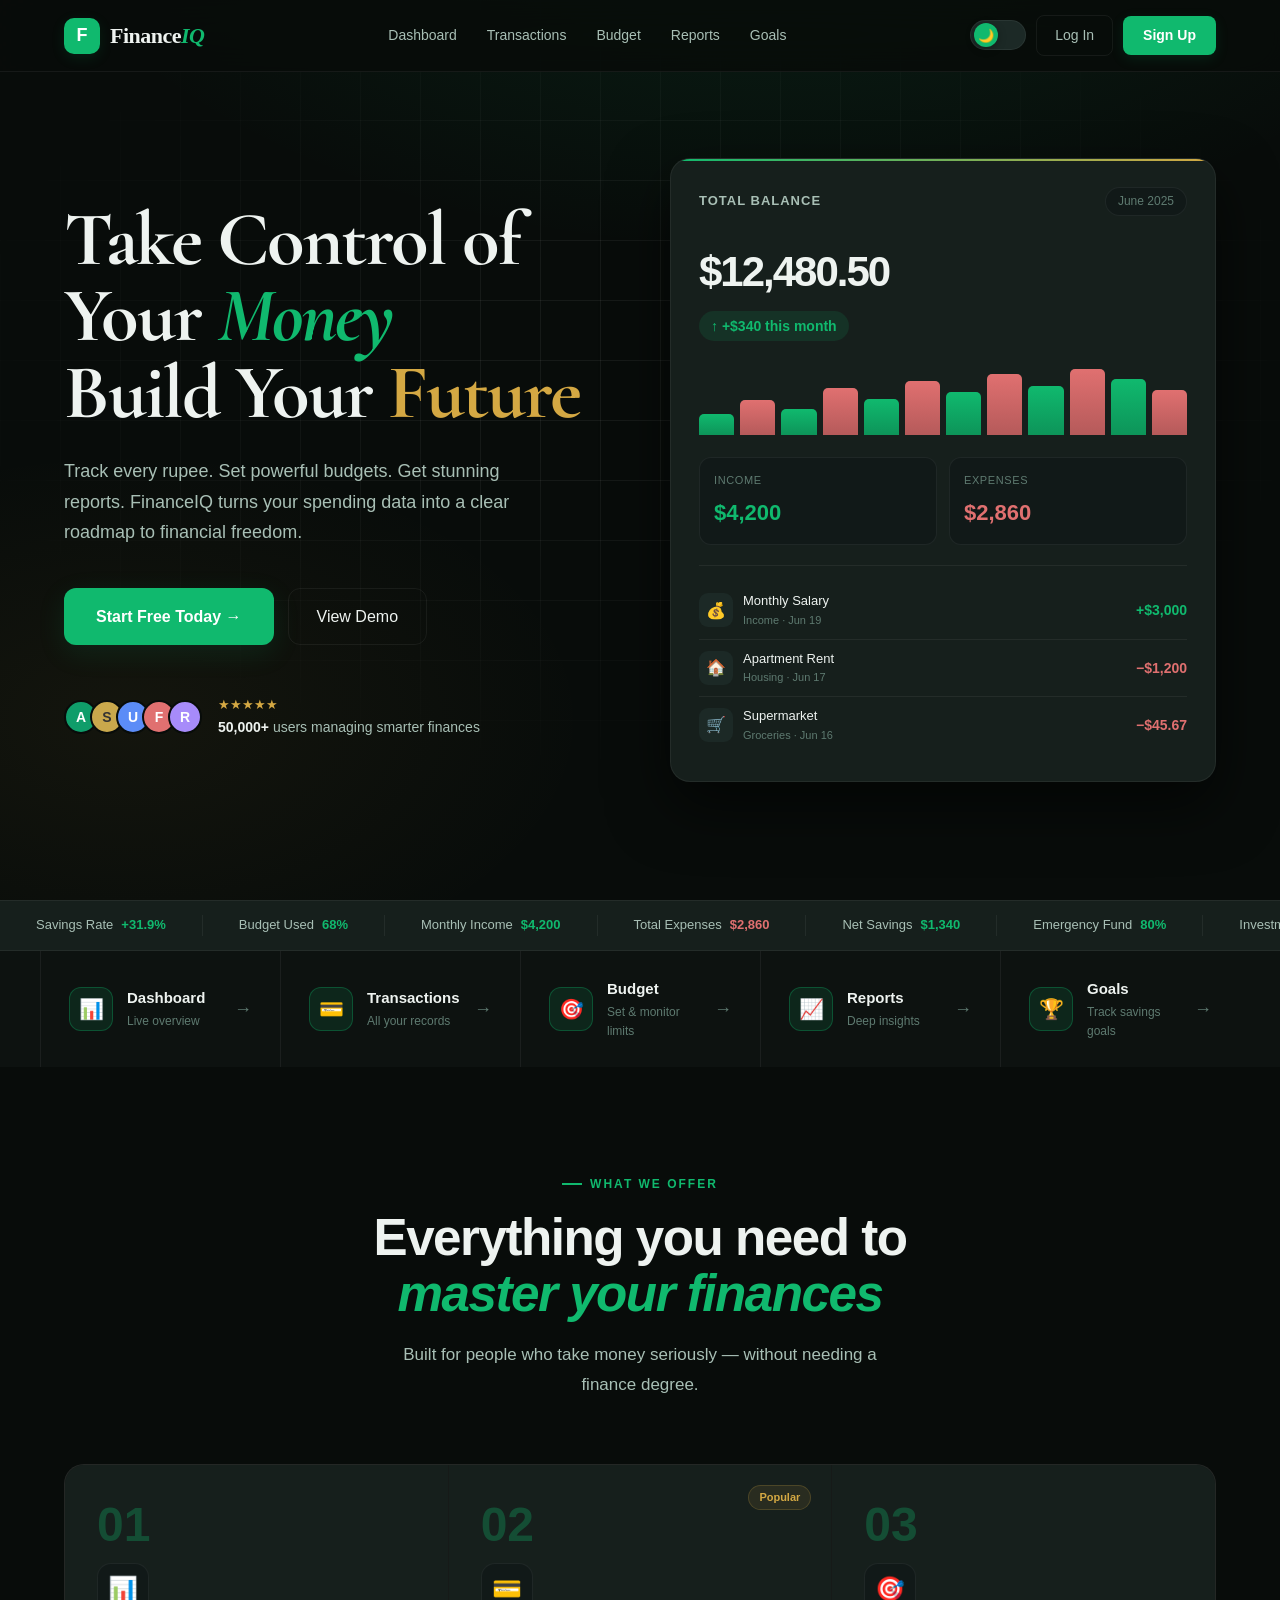
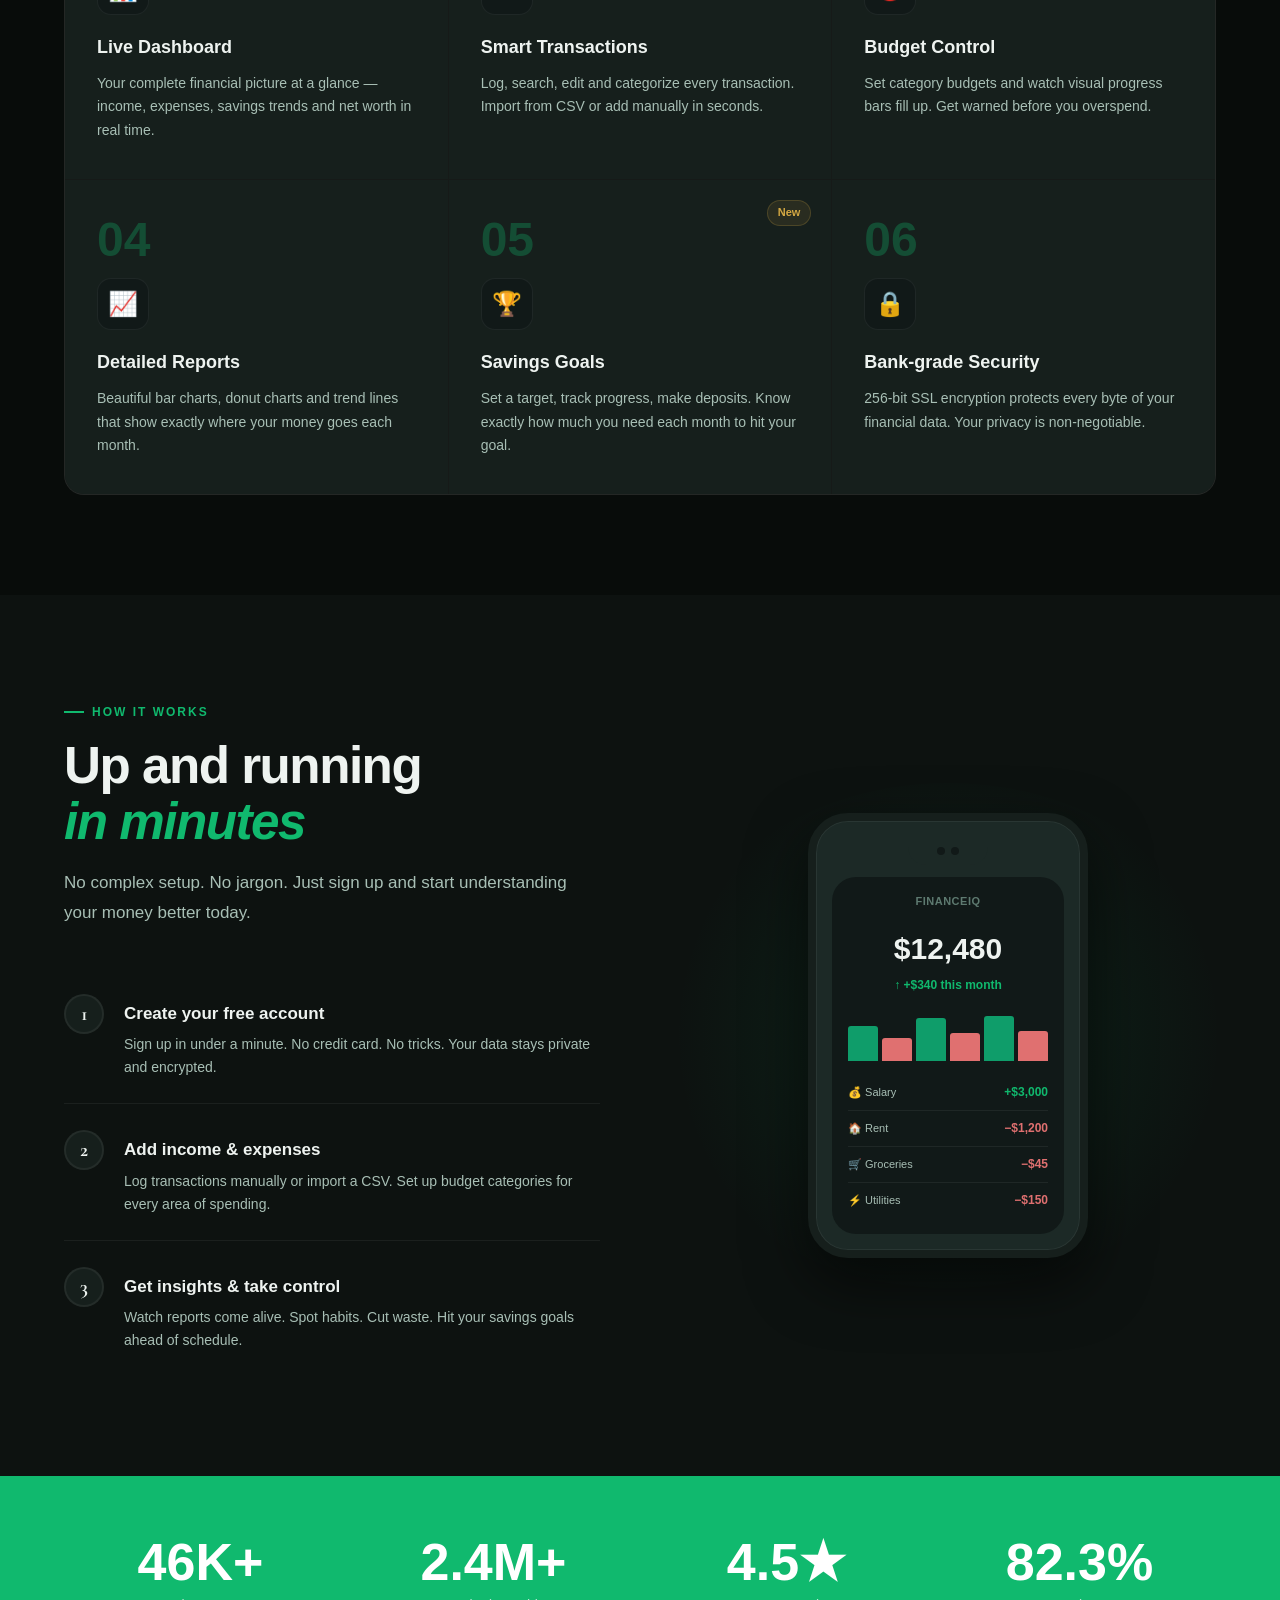
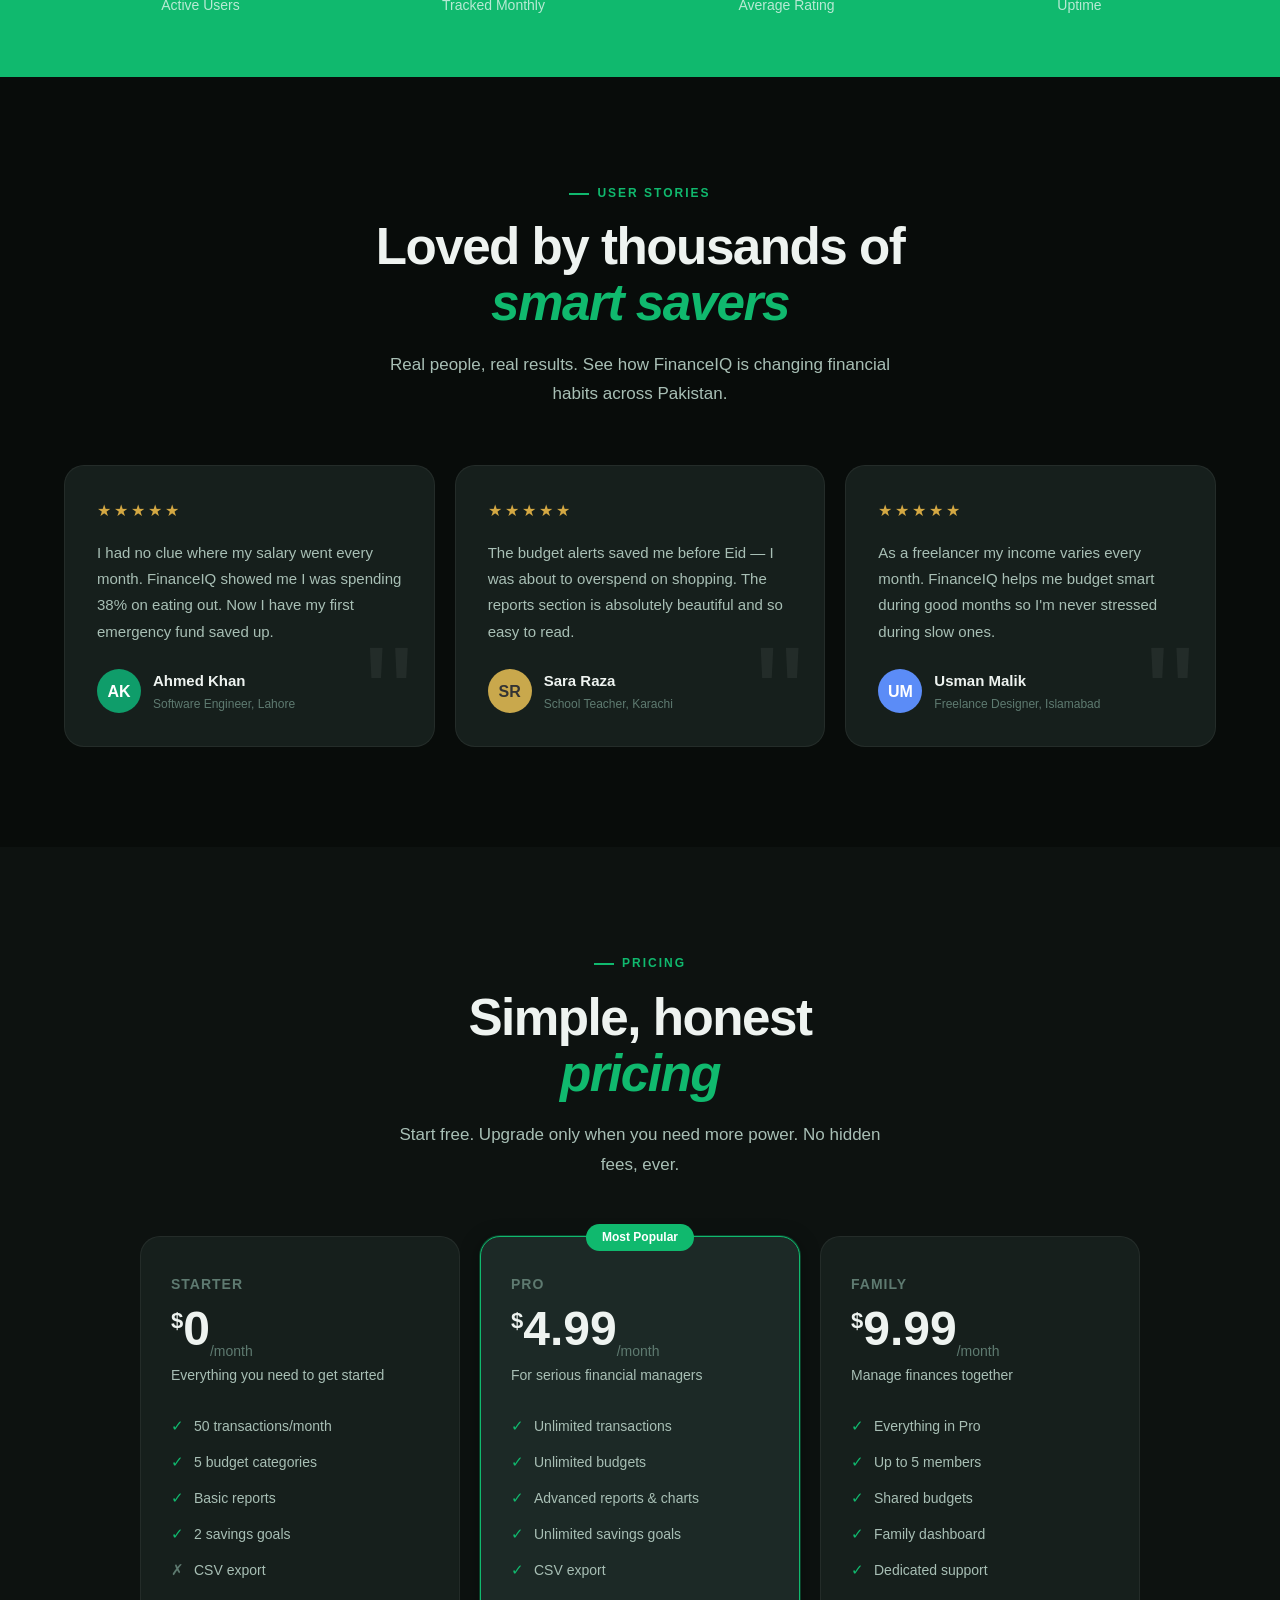
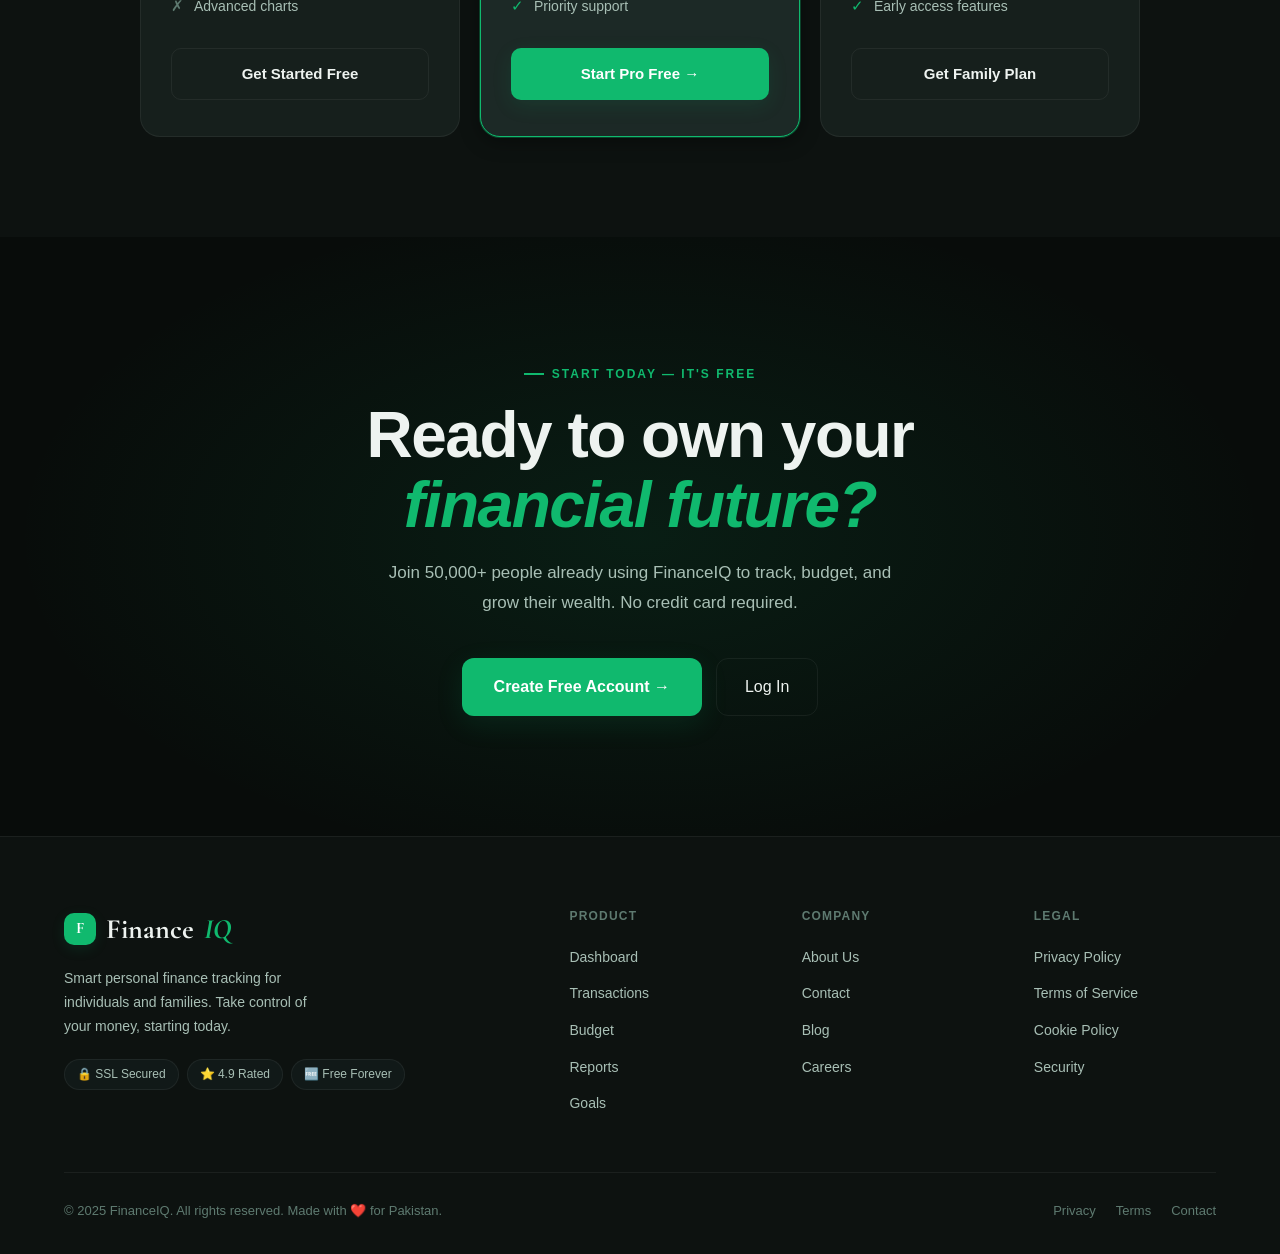
==== index.html @ a9368490 "Initial commit" ====
<!DOCTYPE html>
<html lang="en" data-theme="dark">
<head>
<meta charset="UTF-8"/>
<meta name="viewport" content="width=device-width, initial-scale=1.0"/>
<title>FinanceIQ — Master Your Money</title>
<link rel="preconnect" href="https://fonts.googleapis.com"/>
<link rel="preconnect" href="https://fonts.gstatic.com" crossorigin/>
<link href="https://fonts.googleapis.com/css2?family=Cormorant+Garamond:ital,wght@0,400;0,600;0,700;1,400;1,600&family=Cabinet+Grotesk:wght@300;400;500;700;800&display=swap" rel="stylesheet"/>
<style>
:root { --transition-theme: background 0.4s ease, color 0.4s ease, border-color 0.4s ease; }

[data-theme="dark"] {
  --bg:#080c0a; --bg2:#0d1210; --bg3:#111918; --surface:#161f1c; --surface2:#1c2926;
  --border:rgba(255,255,255,0.06); --border2:rgba(16,185,110,0.3);
  --text:#eef3f0; --text2:#a8bfb5; --muted:#5e7a70;
  --green:#10b96e; --green2:#0d9459; --green-glow:rgba(16,185,110,0.12);
  --gold:#d4a843; --gold-dim:rgba(212,168,67,0.1);
  --shadow:0 24px 60px rgba(0,0,0,0.6); --shadow-sm:0 4px 20px rgba(0,0,0,0.4);
  --nav-bg:rgba(8,12,10,0.88);
}
[data-theme="light"] {
  --bg:#f5f7f5; --bg2:#eef1ee; --bg3:#e6ebe6; --surface:#ffffff; --surface2:#f0f4f1;
  --border:rgba(0,0,0,0.08); --border2:rgba(16,140,80,0.3);
  --text:#0f1a14; --text2:#3a5045; --muted:#7a9a88;
  --green:#0d8c55; --green2:#0a7044; --green-glow:rgba(13,140,85,0.1);
  --gold:#b8882a; --gold-dim:rgba(184,136,42,0.1);
  --shadow:0 24px 60px rgba(0,0,0,0.1); --shadow-sm:0 4px 20px rgba(0,0,0,0.07);
  --nav-bg:rgba(245,247,245,0.92);
}

*,*::before,*::after{box-sizing:border-box;margin:0;padding:0;}
html{scroll-behavior:smooth;}
body{font-family:'Poppins', sans-serif;background:var(--bg);color:var(--text);overflow-x:hidden;transition:var(--transition-theme);line-height:1.6;}
::-webkit-scrollbar{width:5px;}::-webkit-scrollbar-track{background:var(--bg);}::-webkit-scrollbar-thumb{background:var(--surface2);border-radius:99px;}


.navbar{position:fixed;top:0;left:0;right:0;z-index:1000;display:flex;align-items:center;justify-content:space-between;padding:0 5%;height:72px;background:var(--nav-bg);backdrop-filter:blur(20px) saturate(1.5);border-bottom:1px solid var(--border);transition:var(--transition-theme),height 0.3s;}
.navbar.scrolled{height:62px;}
.nav-brand{display:flex;align-items:center;gap:10px;text-decoration:none;}
.nav-brand-mark{width:36px;height:36px;border-radius:10px;background:var(--green);display:grid;place-items:center;font-size:18px;color:#fff;font-weight:800;box-shadow:0 4px 14px var(--green-glow);}
.nav-brand-name{font-family: Georgia,serif;font-size:22px;font-weight:700;color:var(--text);letter-spacing:-0.5px;}
.nav-brand-name em{font-style:italic;color:var(--green);}
.nav-links{display:flex;align-items:center;gap:2px;list-style:none;}
.nav-links a{display:block;padding:7px 14px;border-radius:8px;color:var(--text2);text-decoration:none;font-size:14px;font-weight:500;transition:all 0.2s;}
.nav-links a:hover{color:var(--text);background:var(--surface2);}
.nav-actions{display:flex;align-items:center;gap:10px;}

.theme-toggle{width:56px;height:30px;border-radius:99px;background:var(--surface2);border:1px solid var(--border);cursor:pointer;position:relative;display:flex;align-items:center;padding:3px;flex-shrink:0;transition:background 0.3s;}
.toggle-knob{width:24px;height:24px;border-radius:50%;background:var(--green);display:grid;place-items:center;font-size:13px;transition:transform 0.35s cubic-bezier(.34,1.56,.64,1);transform:translateX(0);box-shadow:0 2px 8px rgba(0,0,0,0.3);}
[data-theme="light"] .toggle-knob{transform:translateX(26px);}
.toggle-knob::after{content:'🌙';}
[data-theme="light"] .toggle-knob::after{content:'☀️';}

.btn-ghost{padding:8px 18px;border-radius:8px;border:1px solid var(--border);background:transparent;color:var(--text2);font-family:'Cabinet Grotesk',sans-serif;font-size:14px;font-weight:500;cursor:pointer;text-decoration:none;transition:all 0.2s;}
.btn-ghost:hover{border-color:var(--border2);color:var(--text);background:var(--green-glow);}
.btn-solid{padding:8px 20px;border-radius:8px;border:none;background:var(--green);color:#fff;font-family:'Cabinet Grotesk',sans-serif;font-size:14px;font-weight:700;cursor:pointer;text-decoration:none;transition:all 0.2s;box-shadow:0 4px 14px var(--green-glow);}
.btn-solid:hover{background:var(--green2);transform:translateY(-1px);}
.hamburger{display:none;flex-direction:column;gap:5px;cursor:pointer;padding:6px;}
.hamburger span{width:22px;height:2px;background:var(--text);border-radius:2px;transition:all 0.3s;}


.mobile-nav{display:none;position:fixed;inset:0;z-index:999;background:var(--bg);padding:90px 5% 40px;flex-direction:column;gap:8px;}
.mobile-nav.open{display:flex;}
.mobile-nav a{display:block;padding:14px 16px;border-radius:10px;color:var(--text);text-decoration:none;font-size:17px;font-weight:600;border:1px solid var(--border);transition:all 0.2s;}
.mobile-nav a:hover{background:var(--surface);border-color:var(--border2);color:var(--green);}


.hero{min-height:100vh;display:flex;align-items:center;padding:100px 5% 60px;position:relative;overflow:hidden;}
.hero-bg{position:absolute;inset:0;z-index:0;background:radial-gradient(ellipse 100% 80% at 60% -20%,rgba(16,185,110,0.14) 0%,transparent 60%),radial-gradient(ellipse 60% 50% at 10% 80%,rgba(212,168,67,0.06) 0%,transparent 60%),var(--bg);}
[data-theme="light"] .hero-bg{background:radial-gradient(ellipse 100% 80% at 60% -20%,rgba(13,140,85,0.1) 0%,transparent 60%),radial-gradient(ellipse 60% 50% at 10% 80%,rgba(212,168,67,0.07) 0%,transparent 60%),var(--bg);}
.hero-grid{position:absolute;inset:0;z-index:0;background-image:linear-gradient(var(--border) 1px,transparent 1px),linear-gradient(90deg,var(--border) 1px,transparent 1px);background-size:60px 60px;mask-image:radial-gradient(ellipse 70% 60% at 50% 40%,black 20%,transparent 80%);}
.hero-inner{position:relative;z-index:1;display:grid;grid-template-columns:1fr 1fr;gap:60px;align-items:center;max-width:1200px;margin:0 auto;width:100%;}

.hero-badge{display:inline-flex;align-items:center;gap:8px;padding:5px 14px 5px 6px;border-radius:99px;background:var(--green-glow);border:1px solid var(--border2);font-size:13px;font-weight:500;color:var(--green);margin-bottom:28px;animation:fadeUp 0.7s ease both;}
.hero-badge-dot{width:24px;height:24px;border-radius:50%;background:var(--green);color:#fff;display:grid;place-items:center;font-size:13px;}

.hero-h1{font-family:'Cormorant Garamond',Georgia,serif;font-size:clamp(52px,6vw,82px);font-weight:700;line-height:1.0;letter-spacing:-2px;color:var(--text);margin-bottom:24px;animation:fadeUp 0.7s 0.1s ease both;}
.hero-h1 .green{color:var(--green);font-style:italic;}
.hero-h1 .gold{color:var(--gold);}

.hero-desc{font-size:18px;color:var(--text2);line-height:1.7;max-width:480px;margin-bottom:40px;font-weight:400;animation:fadeUp 0.7s 0.2s ease both;}
.hero-cta{display:flex;gap:14px;flex-wrap:wrap;margin-bottom:50px;animation:fadeUp 0.7s 0.3s ease both;}

.btn-hero-p{padding:15px 32px;border-radius:12px;border:none;background:var(--green);color:#fff;font-family:'Cabinet Grotesk',sans-serif;font-size:16px;font-weight:700;cursor:pointer;text-decoration:none;display:inline-flex;align-items:center;gap:8px;transition:all 0.25s;box-shadow:0 8px 28px var(--green-glow);}
.btn-hero-p:hover{background:var(--green2);transform:translateY(-2px);box-shadow:0 14px 36px var(--green-glow);}
.btn-hero-s{padding:15px 28px;border-radius:12px;border:1px solid var(--border);background:transparent;color:var(--text);font-family:'Cabinet Grotesk',sans-serif;font-size:16px;font-weight:500;cursor:pointer;text-decoration:none;display:inline-flex;align-items:center;gap:8px;transition:all 0.25s;}
.btn-hero-s:hover{border-color:var(--border2);background:var(--green-glow);}

.hero-proof{display:flex;align-items:center;gap:16px;animation:fadeUp 0.7s 0.4s ease both;}
.hero-avatars{display:flex;}
.hero-avatars span{width:34px;height:34px;border-radius:50%;border:2px solid var(--bg);margin-left:-8px;display:grid;place-items:center;font-size:14px;font-weight:700;color:#fff;}
.hero-avatars span:first-child{margin-left:0;}
.proof-text{font-size:14px;color:var(--text2);}
.proof-text strong{color:var(--text);}
.proof-stars{color:var(--gold);font-size:13px;}


.hero-visual{position:relative;animation:fadeUp 0.8s 0.3s ease both;}
.hero-card-main{background:var(--surface);border:1px solid var(--border);border-radius:20px;padding:28px;box-shadow:var(--shadow);position:relative;overflow:hidden;}
.hero-card-main::before{content:'';position:absolute;top:0;left:0;right:0;height:2px;background:linear-gradient(90deg,var(--green),var(--gold),var(--green));background-size:200% 100%;animation:shimmer 3s linear infinite;}
@keyframes shimmer{0%{background-position:200% 0}100%{background-position:-200% 0}}

.hc-top{display:flex;justify-content:space-between;align-items:center;margin-bottom:22px;}
.hc-title{font-size:13px;font-weight:700;color:var(--text2);text-transform:uppercase;letter-spacing:1px;}
.hc-period{font-size:12px;color:var(--muted);background:var(--bg3);padding:4px 12px;border-radius:99px;border:1px solid var(--border);}
.hc-balance{font-family:'Poppins', sans-serif;font-size:42px;font-weight:700;color:var(--text);letter-spacing:-2px;margin-bottom:6px;}
.hc-change{display:inline-flex;align-items:center;gap:6px;font-size:14px;font-weight:700;color:var(--green);background:var(--green-glow);padding:4px 12px;border-radius:99px;margin-bottom:24px;}
.hc-bars{display:flex;align-items:flex-end;gap:6px;height:70px;margin-bottom:22px;}
.hc-bar{flex:1;border-radius:5px 5px 0 0;cursor:pointer;transition:opacity 0.2s;}
.hc-bar:hover{opacity:0.75;}
.hc-bar-inc{background:linear-gradient(to top,var(--green2),var(--green));}
.hc-bar-exp{background:linear-gradient(to top,#b55a5a,#e07070);}
.hc-row{display:grid;grid-template-columns:1fr 1fr;gap:12px;margin-bottom:20px;}
.hc-mini{background:var(--bg3);border-radius:12px;padding:14px;border:1px solid var(--border);}
.hc-mini-lbl{font-size:11px;color:var(--muted);text-transform:uppercase;letter-spacing:0.6px;margin-bottom:5px;}
.hc-mini-val{font-family:'Poppins', sans-serif;font-size:22px;font-weight:700;}
.hc-txs{border-top:1px solid var(--border);padding-top:16px;}
.hc-tx{display:flex;align-items:center;justify-content:space-between;padding:9px 0;border-bottom:1px solid var(--border);}
.hc-tx:last-child{border-bottom:none;}
.hc-tx-left{display:flex;align-items:center;gap:10px;}
.hc-tx-icon{width:34px;height:34px;border-radius:9px;background:var(--surface2);display:grid;place-items:center;font-size:16px;}
.hc-tx-name{font-size:13px;font-weight:500;color:var(--text);}
.hc-tx-cat{font-size:11px;color:var(--muted);}
.hc-tx-amt{font-size:14px;font-weight:700;}


.float-card{position:absolute;background:var(--surface);border:1px solid var(--border);border-radius:14px;padding:14px 16px;box-shadow:var(--shadow-sm);animation:float 4s ease-in-out infinite;}
@keyframes float{0%,100%{transform:translateY(0)}50%{transform:translateY(-8px)}}
.float-card-1{top:-20px;right:-20px;min-width:140px;animation-delay:0s;}
.float-card-2{bottom:40px;left:-30px;min-width:150px;animation-delay:1.5s;}
.fc-lbl{font-size:11px;color:var(--muted);margin-bottom:4px;}
.fc-val{font-size:18px;font-weight:800;color:var(--green);}
.fc-sub{font-size:11px;color:var(--text2);margin-top:2px;}


.ticker{background:var(--surface);border-top:1px solid var(--border);border-bottom:1px solid var(--border);padding:14px 0;overflow:hidden;}
.ticker-inner{display:flex;gap:0;animation:ticker 28s linear infinite;width:max-content;}
@keyframes ticker{0%{transform:translateX(0)}100%{transform:translateX(-50%)}}
.ticker-item{display:flex;align-items:center;gap:8px;padding:0 36px;white-space:nowrap;font-size:13px;font-weight:500;color:var(--text2);border-right:1px solid var(--border);}
.ticker-item .ti-val{font-weight:700;}
.ticker-item .ti-up{color:var(--green);}
.ticker-item .ti-dn{color:#e07070;}


.quick-nav{background:var(--bg2);}
.quick-nav-inner{display:flex;max-width:1200px;margin:0 auto;border-left:1px solid var(--border);}
.qn-item{flex:1;display:flex;align-items:center;gap:14px;padding:26px 28px;text-decoration:none;color:var(--text);border-right:1px solid var(--border);transition:all 0.25s;position:relative;overflow:hidden;}
.qn-item::after{content:'';position:absolute;bottom:0;left:0;right:0;height:2px;background:var(--green);transform:scaleX(0);transition:transform 0.3s;}
.qn-item:hover::after{transform:scaleX(1);}
.qn-item:hover{background:var(--surface);}
.qn-icon{width:44px;height:44px;border-radius:12px;background:var(--green-glow);border:1px solid var(--border2);display:grid;place-items:center;font-size:20px;flex-shrink:0;}
.qn-label{font-size:15px;font-weight:700;margin-bottom:2px;}
.qn-desc{font-size:12px;color:var(--muted);}
.qn-arrow{margin-left:auto;color:var(--muted);font-size:18px;transition:transform 0.2s;}
.qn-item:hover .qn-arrow{transform:translateX(4px);color:var(--green);}


section{padding:100px 5%;}
.container{max-width:1200px;margin:0 auto;}
.sec-eyebrow{display:inline-flex;align-items:center;gap:8px;font-size:12px;font-weight:700;text-transform:uppercase;letter-spacing:2px;color:var(--green);margin-bottom:16px;}
.sec-eyebrow::before{content:'';width:20px;height:2px;background:var(--green);}
.sec-title{font-family:'Poppins', sans-serif;font-size:clamp(34px,4vw,54px);font-weight:700;line-height:1.1;letter-spacing:-1.5px;color:var(--text);margin-bottom:18px;}
.sec-title em{font-style:italic;color:var(--green);}
.sec-desc{font-size:17px;color:var(--text2);line-height:1.75;max-width:520px;}

.features-sec{background:var(--bg);}
.features-head{text-align:center;margin-bottom:64px;}
.features-head .sec-desc{margin:0 auto;}
.features-grid{display:grid;grid-template-columns:repeat(3,1fr);gap:1px;background:var(--border);border:1px solid var(--border);border-radius:20px;overflow:hidden;}
.feat-card{background:var(--surface);padding:36px 32px;transition:all 0.3s;position:relative;overflow:hidden;cursor:default;}
.feat-card::before{content:'';position:absolute;top:0;left:0;right:0;bottom:0;background:var(--green-glow);opacity:0;transition:opacity 0.3s;}
.feat-card:hover::before{opacity:1;}
.feat-card:hover{background:var(--surface2);}
.feat-num{font-family:'Poppins', sans-serif;font-size:48px;font-weight:700;color:var(--border2);line-height:1;margin-bottom:14px;transition:color 0.3s;}
.feat-card:hover .feat-num{color:var(--green);}
.feat-icon-wrap{width:52px;height:52px;border-radius:14px;background:var(--bg3);border:1px solid var(--border);display:grid;place-items:center;font-size:24px;margin-bottom:18px;transition:all 0.3s;}
.feat-card:hover .feat-icon-wrap{background:var(--green-glow);border-color:var(--border2);}
.feat-title{font-size:18px;font-weight:700;color:var(--text);margin-bottom:10px;}
.feat-desc{font-size:14px;color:var(--text2);line-height:1.7;}
.feat-tag{position:absolute;top:20px;right:20px;font-size:11px;font-weight:700;padding:3px 10px;border-radius:99px;background:var(--gold-dim);color:var(--gold);border:1px solid rgba(212,168,67,0.2);}


.how-sec{background:var(--bg2);}
.how-inner{display:grid;grid-template-columns:1fr 1fr;gap:80px;align-items:center;max-width:1200px;margin:0 auto;}
.steps-list{margin-top:40px;display:flex;flex-direction:column;}
.step-item{display:flex;gap:20px;padding:24px 0;border-bottom:1px solid var(--border);transition:all 0.2s;cursor:default;}
.step-item:last-child{border-bottom:none;}
.step-item:hover{padding-left:6px;}
.step-num{width:40px;height:40px;border-radius:50%;background:var(--surface);border:2px solid var(--border);display:grid;place-items:center;font-family:'Cormorant Garamond',serif;font-size:20px;font-weight:700;color:var(--text);transition:all 0.3s;flex-shrink:0;margin-top:2px;}
.step-item:hover .step-num{background:var(--green);border-color:var(--green);color:#fff;}
.step-title{font-size:17px;font-weight:700;color:var(--text);margin-bottom:6px;margin-top:8px;}
.step-desc{font-size:14px;color:var(--text2);line-height:1.65;}


.phone-wrap{position:relative;display:flex;justify-content:center;}
.phone-outer{width:280px;background:var(--surface2);border-radius:40px;border:8px solid var(--surface);box-shadow:var(--shadow),inset 0 0 0 1px var(--border);padding:16px;overflow:hidden;position:relative;}
.phone-notch{width:80px;height:28px;background:var(--surface2);border-radius:0 0 18px 18px;margin:0 auto 12px;display:flex;align-items:center;justify-content:center;gap:6px;}
.phone-cam{width:8px;height:8px;border-radius:50%;background:var(--bg3);}
.phone-screen{background:var(--bg3);border-radius:24px;padding:16px;}
.ps-header{font-size:11px;color:var(--muted);text-align:center;margin-bottom:14px;font-weight:600;text-transform:uppercase;letter-spacing:0.5px;}
.ps-balance{font-family:'Poppins', sans-serif;font-size:30px;font-weight:700;text-align:center;color:var(--text);margin-bottom:3px;}
.ps-change{text-align:center;font-size:12px;color:var(--green);font-weight:700;margin-bottom:16px;}
.ps-bars{display:flex;align-items:flex-end;gap:4px;height:50px;margin-bottom:14px;}
.ps-tx{display:flex;justify-content:space-between;align-items:center;padding:8px 0;border-bottom:1px solid var(--border);}
.ps-tx:last-child{border-bottom:none;}
.ps-tx span{font-size:11px;color:var(--text2);}
.ps-tx strong{font-size:12px;font-weight:700;}
.phone-glow{position:absolute;inset:-30px;z-index:-1;background:radial-gradient(circle,rgba(16,185,110,0.12) 0%,transparent 70%);border-radius:50%;}


.stats-strip{background:var(--green);padding:60px 5%;}
.stats-strip-inner{display:grid;grid-template-columns:repeat(4,1fr);gap:20px;max-width:1200px;margin:0 auto;text-align:center;}
.ss-num{font-family:'Poppins', sans-serif;font-size:52px;font-weight:700;color:#fff;line-height:1;margin-bottom:6px;}
.ss-label{font-size:14px;color:rgba(255,255,255,0.7);font-weight:500;}


.testi-sec{background:var(--bg);}
.testi-head{text-align:center;margin-bottom:56px;}
.testi-head .sec-desc{margin:0 auto;}
.testi-grid{display:grid;grid-template-columns:repeat(3,1fr);gap:20px;max-width:1200px;margin:0 auto;}
.testi-card{background:var(--surface);border:1px solid var(--border);border-radius:20px;padding:32px;transition:all 0.3s;position:relative;overflow:hidden;}
.testi-card::after{content:'"';position:absolute;bottom:-20px;right:20px;font-family:'Poppins', sans-serif;font-size:140px;line-height:1;color:var(--border);pointer-events:none;}
.testi-card:hover{transform:translateY(-4px);border-color:var(--border2);box-shadow:var(--shadow-sm);}
.testi-stars{display:flex;gap:3px;margin-bottom:16px;}
.testi-stars span{color:var(--gold);font-size:16px;}
.testi-quote{font-size:15px;color:var(--text2);line-height:1.75;margin-bottom:24px;position:relative;z-index:1;}
.testi-author{display:flex;align-items:center;gap:12px;}
.testi-av{width:44px;height:44px;border-radius:50%;display:grid;place-items:center;font-size:16px;font-weight:800;color:#fff;flex-shrink:0;}
.testi-name{font-size:15px;font-weight:700;color:var(--text);}
.testi-role{font-size:12px;color:var(--muted);margin-top:2px;}


.plans-sec{background:var(--bg2);}
.plans-head{text-align:center;margin-bottom:56px;}
.plans-head .sec-desc{margin:0 auto;}
.plans-grid{display:grid;grid-template-columns:repeat(3,1fr);gap:20px;max-width:1000px;margin:0 auto;}
.plan-card{background:var(--surface);border:1px solid var(--border);border-radius:20px;padding:36px 30px;transition:all 0.3s;position:relative;}
.plan-card.featured{border-color:var(--green);background:var(--surface2);box-shadow:0 0 0 1px var(--border2),var(--shadow-sm);}
.plan-popular{position:absolute;top:-13px;left:50%;transform:translateX(-50%);background:var(--green);color:#fff;font-size:12px;font-weight:700;padding:4px 16px;border-radius:99px;white-space:nowrap;}
.plan-name{font-size:14px;font-weight:700;color:var(--muted);text-transform:uppercase;letter-spacing:1px;margin-bottom:10px;}
.plan-price{font-family:'Poppins', sans-serif;font-size:48px;font-weight:700;color:var(--text);line-height:1;margin-bottom:6px;}
.plan-price sup{font-size:22px;vertical-align:super;}
.plan-price sub{font-family:'Poppins', sans-serif;font-size:14px;color:var(--muted);font-weight:400;}
.plan-desc{font-size:14px;color:var(--text2);margin-bottom:28px;}
.plan-features{display:flex;flex-direction:column;gap:12px;margin-bottom:30px;}
.plan-feat{display:flex;align-items:center;gap:10px;font-size:14px;color:var(--text2);}
.pf-check{color:var(--green);font-size:15px;flex-shrink:0;}
.pf-x{color:var(--muted);font-size:15px;flex-shrink:0;}
.btn-plan{width:100%;padding:13px;border-radius:10px;font-family:'Poppins', sans-serif;font-size:15px;font-weight:700;cursor:pointer;text-decoration:none;display:flex;align-items:center;justify-content:center;transition:all 0.2s;border:1px solid var(--border);background:transparent;color:var(--text);}
.btn-plan:hover{border-color:var(--border2);background:var(--green-glow);}
.btn-plan.fp{background:var(--green);color:#fff;border-color:transparent;box-shadow:0 6px 20px var(--green-glow);}
.btn-plan.fp:hover{background:var(--green2);}


.cta-final{background:var(--bg);padding:120px 5%;text-align:center;position:relative;overflow:hidden;}
.cta-final-bg{position:absolute;inset:0;background:radial-gradient(ellipse 70% 80% at 50% 50%,rgba(16,185,110,0.1) 0%,transparent 70%);pointer-events:none;}
.cta-final-inner{position:relative;z-index:1;max-width:680px;margin:0 auto;}
.cta-final .sec-title{font-size:clamp(40px,5vw,64px);}
.cta-final .sec-desc{margin:0 auto 40px;text-align:center;}
.cta-actions{display:flex;gap:14px;justify-content:center;flex-wrap:wrap;}


footer{background:var(--bg2);border-top:1px solid var(--border);padding:70px 5% 32px;}
.footer-inner{max-width:1200px;margin:0 auto;}
.footer-top{display:grid;grid-template-columns:2.5fr 1fr 1fr 1fr;gap:50px;margin-bottom:56px;}
.footer-logo{font-family:'Cormorant Garamond',serif;font-size:28px;font-weight:700;color:var(--text);display:flex;align-items:center;gap:10px;margin-bottom:16px;text-decoration:none;}
.footer-logo em{font-style:italic;color:var(--green);}
.footer-tagline{font-size:14px;color:var(--text2);line-height:1.7;max-width:260px;}
.footer-badges{display:flex;gap:8px;margin-top:20px;flex-wrap:wrap;}
.footer-badge{display:flex;align-items:center;gap:6px;padding:5px 12px;border-radius:99px;background:var(--bg3);border:1px solid var(--border);font-size:12px;color:var(--text2);}
.footer-col h4{font-size:12px;font-weight:700;text-transform:uppercase;letter-spacing:1.2px;color:var(--muted);margin-bottom:18px;}
.footer-col ul{list-style:none;display:flex;flex-direction:column;gap:11px;}
.footer-col ul li a{font-size:14px;color:var(--text2);text-decoration:none;transition:color 0.2s;}
.footer-col ul li a:hover{color:var(--green);}
.footer-bottom{display:flex;justify-content:space-between;align-items:center;padding-top:28px;border-top:1px solid var(--border);flex-wrap:wrap;gap:12px;}
.footer-copy{font-size:13px;color:var(--muted);}
.footer-links{display:flex;gap:20px;}
.footer-links a{font-size:13px;color:var(--muted);text-decoration:none;}
.footer-links a:hover{color:var(--green);}


@keyframes fadeUp{from{opacity:0;transform:translateY(28px)}to{opacity:1;transform:translateY(0)}}
.reveal{opacity:0;transform:translateY(30px);transition:opacity 0.7s ease,transform 0.7s ease;}
.reveal.visible{opacity:1;transform:translateY(0);}
.d1{transition-delay:0.1s;} .d2{transition-delay:0.2s;} .d3{transition-delay:0.3s;}


@media(max-width:1024px){.features-grid{grid-template-columns:repeat(2,1fr);}.testi-grid{grid-template-columns:repeat(2,1fr);}.plans-grid{grid-template-columns:1fr;max-width:420px;}.footer-top{grid-template-columns:1fr 1fr;}}
@media(max-width:800px){.hero-inner{grid-template-columns:1fr;}.hero-visual{display:none;}.how-inner{grid-template-columns:1fr;}.phone-wrap{display:none;}.stats-strip-inner{grid-template-columns:1fr 1fr;}.quick-nav-inner{flex-wrap:wrap;}.qn-item{flex:1 0 45%;border-bottom:1px solid var(--border);}.nav-links{display:none;}.hamburger{display:flex;}.btn-ghost{display:none;}}
@media(max-width:600px){.features-grid{grid-template-columns:1fr;}.testi-grid{grid-template-columns:1fr;}.footer-top{grid-template-columns:1fr;}.qn-item{flex:1 0 100%;}.stats-strip-inner{grid-template-columns:1fr 1fr;}section{padding:70px 5%;}}
</style>
</head>
<body>

<div class="mobile-nav" id="mobileNav">
  <a href="dashboard.html">📊 Dashboard</a>
  <a href="transaction.html">💳 Transactions</a>
  <a href="budget.html">🎯 Budget</a>
  <a href="report.html">📈 Reports</a>
  <a href="goals.html">🏆 Goals</a>
  <a href="login.html" style="margin-top:10px">Log In</a>
  <a href="signup.html" style="background:var(--green);color:#fff;border-color:var(--green)">Sign Up Free</a>
</div>

<nav class="navbar" id="navbar">
  <a href="index.html" class="nav-brand">
    <div class="nav-brand-mark">F</div>
    <div class="nav-brand-name">Finance<em>IQ</em></div>
  </a>
  <ul class="nav-links">
    <li><a href="dashboard.html">Dashboard</a></li>
    <li><a href="transaction.html">Transactions</a></li>
    <li><a href="budget.html">Budget</a></li>
    <li><a href="report.html">Reports</a></li>
    <li><a href="goals.html">Goals</a></li>
  </ul>
  <div class="nav-actions">
    <button class="theme-toggle" id="themeToggle" aria-label="Toggle theme">
      <div class="toggle-knob"></div>
    </button>
    <a href="login.html" class="btn-ghost">Log In</a>
    <a href="signup.html" class="btn-solid">Sign Up</a>
    <div class="hamburger" id="hamburger" onclick="toggleMob()">
      <span></span><span></span><span></span>
    </div>
  </div>
</nav>

<section class="hero">
  <div class="hero-bg"></div>
  <div class="hero-grid"></div>
  <div class="hero-inner">
    <div class="hero-content">
      
      <h1 class="hero-h1">Take Control of<br/>Your <span class="green">Money</span><br/>Build Your <span class="gold">Future</span></h1>
      <p class="hero-desc">Track every rupee. Set powerful budgets. Get stunning reports. FinanceIQ turns your spending data into a clear roadmap to financial freedom.</p>
      <div class="hero-cta">
        <a href="signup.html" class="btn-hero-p">Start Free Today →</a>
        <a href="dashboard.html" class="btn-hero-s">View Demo</a>
      </div>
      <div class="hero-proof">
        <div class="hero-avatars">
          <span style="background:#0f9d6a">A</span>
          <span style="background:#c9a84c;color:#333">S</span>
          <span style="background:#5b8cf7">U</span>
          <span style="background:#e07070">F</span>
          <span style="background:#a78bfa">R</span>
        </div>
        <div>
          <div class="proof-stars">★★★★★</div>
          <div class="proof-text"><strong>50,000+</strong> users managing smarter finances</div>
        </div>
      </div>
    </div>
    
      <div class="hero-card-main">
        <div class="hc-top">
          <div class="hc-title">Total Balance</div>
          <div class="hc-period">June 2025</div>
        </div>
        <div class="hc-balance">$12,480.50</div>
        <div class="hc-change">↑ +$340 this month</div>
        <div class="hc-bars" id="heroBars"></div>
        <div class="hc-row">
          <div class="hc-mini"><div class="hc-mini-lbl">Income</div><div class="hc-mini-val" style="color:var(--green)">$4,200</div></div>
          <div class="hc-mini"><div class="hc-mini-lbl">Expenses</div><div class="hc-mini-val" style="color:#e07070">$2,860</div></div>
        </div>
        <div class="hc-txs">
          <div class="hc-tx"><div class="hc-tx-left"><div class="hc-tx-icon">💰</div><div><div class="hc-tx-name">Monthly Salary</div><div class="hc-tx-cat">Income · Jun 19</div></div></div><div class="hc-tx-amt" style="color:var(--green)">+$3,000</div></div>
          <div class="hc-tx"><div class="hc-tx-left"><div class="hc-tx-icon">🏠</div><div><div class="hc-tx-name">Apartment Rent</div><div class="hc-tx-cat">Housing · Jun 17</div></div></div><div class="hc-tx-amt" style="color:#e07070">−$1,200</div></div>
          <div class="hc-tx"><div class="hc-tx-left"><div class="hc-tx-icon">🛒</div><div><div class="hc-tx-name">Supermarket</div><div class="hc-tx-cat">Groceries · Jun 16</div></div></div><div class="hc-tx-amt" style="color:#e07070">−$45.67</div></div>
        </div>
      </div>
    </div>
  </div>
</section>


<div class="ticker"><div class="ticker-inner" id="tickerEl"></div></div>


<div class="quick-nav">
  <div class="quick-nav-inner">
    <a href="dashboard.html" class="qn-item"><div class="qn-icon">📊</div><div><div class="qn-label">Dashboard</div><div class="qn-desc">Live overview</div></div><div class="qn-arrow">→</div></a>
    <a href="transaction.html" class="qn-item"><div class="qn-icon">💳</div><div><div class="qn-label">Transactions</div><div class="qn-desc">All your records</div></div><div class="qn-arrow">→</div></a>
    <a href="budget.html" class="qn-item"><div class="qn-icon">🎯</div><div><div class="qn-label">Budget</div><div class="qn-desc">Set & monitor limits</div></div><div class="qn-arrow">→</div></a>
    <a href="report.html" class="qn-item"><div class="qn-icon">📈</div><div><div class="qn-label">Reports</div><div class="qn-desc">Deep insights</div></div><div class="qn-arrow">→</div></a>
    <a href="goals.html" class="qn-item" style="border-right:none"><div class="qn-icon">🏆</div><div><div class="qn-label">Goals</div><div class="qn-desc">Track savings goals</div></div><div class="qn-arrow">→</div></a>
  </div>
</div>


<section class="features-sec">
  <div class="container">
    <div class="features-head reveal">
      <div class="sec-eyebrow">What We Offer</div>
      <div class="sec-title">Everything you need to<br/><em>master your finances</em></div>
      <p class="sec-desc">Built for people who take money seriously — without needing a finance degree.</p>
    </div>
    <div class="features-grid">
      <div class="feat-card reveal"><div class="feat-num">01</div><div class="feat-icon-wrap">📊</div><div class="feat-title">Live Dashboard</div><p class="feat-desc">Your complete financial picture at a glance — income, expenses, savings trends and net worth in real time.</p></div>
      <div class="feat-card reveal d1"><div class="feat-tag">Popular</div><div class="feat-num">02</div><div class="feat-icon-wrap">💳</div><div class="feat-title">Smart Transactions</div><p class="feat-desc">Log, search, edit and categorize every transaction. Import from CSV or add manually in seconds.</p></div>
      <div class="feat-card reveal d2"><div class="feat-num">03</div><div class="feat-icon-wrap">🎯</div><div class="feat-title">Budget Control</div><p class="feat-desc">Set category budgets and watch visual progress bars fill up. Get warned before you overspend.</p></div>
      <div class="feat-card reveal"><div class="feat-num">04</div><div class="feat-icon-wrap">📈</div><div class="feat-title">Detailed Reports</div><p class="feat-desc">Beautiful bar charts, donut charts and trend lines that show exactly where your money goes each month.</p></div>
      <div class="feat-card reveal d1"><div class="feat-tag">New</div><div class="feat-num">05</div><div class="feat-icon-wrap">🏆</div><div class="feat-title">Savings Goals</div><p class="feat-desc">Set a target, track progress, make deposits. Know exactly how much you need each month to hit your goal.</p></div>
      <div class="feat-card reveal d2"><div class="feat-num">06</div><div class="feat-icon-wrap">🔒</div><div class="feat-title">Bank-grade Security</div><p class="feat-desc">256-bit SSL encryption protects every byte of your financial data. Your privacy is non-negotiable.</p></div>
    </div>
  </div>
</section>


<section class="how-sec">
  <div class="how-inner container">
    <div>
      <div class="sec-eyebrow reveal">How It Works</div>
      <div class="sec-title reveal">Up and running<br/><em>in minutes</em></div>
      <p class="sec-desc reveal">No complex setup. No jargon. Just sign up and start understanding your money better today.</p>
      <div class="steps-list">
        <div class="step-item reveal"><div class="step-num">1</div><div><div class="step-title">Create your free account</div><div class="step-desc">Sign up in under a minute. No credit card. No tricks. Your data stays private and encrypted.</div></div></div>
        <div class="step-item reveal d1"><div class="step-num">2</div><div><div class="step-title">Add income & expenses</div><div class="step-desc">Log transactions manually or import a CSV. Set up budget categories for every area of spending.</div></div></div>
        <div class="step-item reveal d2"><div class="step-num">3</div><div><div class="step-title">Get insights & take control</div><div class="step-desc">Watch reports come alive. Spot habits. Cut waste. Hit your savings goals ahead of schedule.</div></div></div>
      </div>
    </div>
    <div class="phone-wrap reveal">
      <div class="phone-glow"></div>
      <div class="phone-outer">
        <div class="phone-notch"><div class="phone-cam"></div><div class="phone-cam"></div></div>
        <div class="phone-screen">
          <div class="ps-header">FinanceIQ</div>
          <div class="ps-balance">$12,480</div>
          <div class="ps-change">↑ +$340 this month</div>
          <div class="ps-bars" id="phoneBars"></div>
          <div class="ps-tx"><span>💰 Salary</span><strong style="color:var(--green)">+$3,000</strong></div>
          <div class="ps-tx"><span>🏠 Rent</span><strong style="color:#e07070">−$1,200</strong></div>
          <div class="ps-tx"><span>🛒 Groceries</span><strong style="color:#e07070">−$45</strong></div>
          <div class="ps-tx"><span>⚡ Utilities</span><strong style="color:#e07070">−$150</strong></div>
        </div>
      </div>
    </div>
  </div>
</section>


<div class="stats-strip">
  <div class="stats-strip-inner">
    <div class="ss-item reveal"><div class="ss-num" id="s1">0</div><div class="ss-label">Active Users</div></div>
    <div class="ss-item reveal d1"><div class="ss-num" id="s2">0</div><div class="ss-label">Tracked Monthly</div></div>
    <div class="ss-item reveal d2"><div class="ss-num" id="s3">0</div><div class="ss-label">Average Rating</div></div>
    <div class="ss-item reveal d3"><div class="ss-num" id="s4">0</div><div class="ss-label">Uptime</div></div>
  </div>
</div>


<section class="testi-sec">
  <div class="container">
    <div class="testi-head reveal">
      <div class="sec-eyebrow">User Stories</div>
      <div class="sec-title">Loved by thousands of<br/><em>smart savers</em></div>
      <p class="sec-desc">Real people, real results. See how FinanceIQ is changing financial habits across Pakistan.</p>
    </div>
    <div class="testi-grid">
      <div class="testi-card reveal"><div class="testi-stars"><span>★</span><span>★</span><span>★</span><span>★</span><span>★</span></div><p class="testi-quote">I had no clue where my salary went every month. FinanceIQ showed me I was spending 38% on eating out. Now I have my first emergency fund saved up.</p><div class="testi-author"><div class="testi-av" style="background:#0f9d6a">AK</div><div><div class="testi-name">Ahmed Khan</div><div class="testi-role">Software Engineer, Lahore</div></div></div></div>
      <div class="testi-card reveal d1"><div class="testi-stars"><span>★</span><span>★</span><span>★</span><span>★</span><span>★</span></div><p class="testi-quote">The budget alerts saved me before Eid — I was about to overspend on shopping. The reports section is absolutely beautiful and so easy to read.</p><div class="testi-author"><div class="testi-av" style="background:#c9a84c;color:#333">SR</div><div><div class="testi-name">Sara Raza</div><div class="testi-role">School Teacher, Karachi</div></div></div></div>
      <div class="testi-card reveal d2"><div class="testi-stars"><span>★</span><span>★</span><span>★</span><span>★</span><span>★</span></div><p class="testi-quote">As a freelancer my income varies every month. FinanceIQ helps me budget smart during good months so I'm never stressed during slow ones.</p><div class="testi-author"><div class="testi-av" style="background:#5b8cf7">UM</div><div><div class="testi-name">Usman Malik</div><div class="testi-role">Freelance Designer, Islamabad</div></div></div></div>
    </div>
  </div>
</section>


<section class="plans-sec">
  <div class="container">
    <div class="plans-head reveal">
      <div class="sec-eyebrow">Pricing</div>
      <div class="sec-title">Simple, honest<br/><em>pricing</em></div>
      <p class="sec-desc">Start free. Upgrade only when you need more power. No hidden fees, ever.</p>
    </div>
    <div class="plans-grid">
      <div class="plan-card reveal">
        <div class="plan-name">Starter</div>
        <div class="plan-price"><sup>$</sup>0<sub>/month</sub></div>
        <div class="plan-desc">Everything you need to get started</div>
        <div class="plan-features">
          <div class="plan-feat"><span class="pf-check">✓</span>50 transactions/month</div>
          <div class="plan-feat"><span class="pf-check">✓</span>5 budget categories</div>
          <div class="plan-feat"><span class="pf-check">✓</span>Basic reports</div>
          <div class="plan-feat"><span class="pf-check">✓</span>2 savings goals</div>
          <div class="plan-feat"><span class="pf-x">✗</span>CSV export</div>
          <div class="plan-feat"><span class="pf-x">✗</span>Advanced charts</div>
        </div>
        <a href="signup.html" class="btn-plan">Get Started Free</a>
      </div>
      <div class="plan-card featured reveal d1">
        <div class="plan-popular">Most Popular</div>
        <div class="plan-name">Pro</div>
        <div class="plan-price"><sup>$</sup>4.99<sub>/month</sub></div>
        <div class="plan-desc">For serious financial managers</div>
        <div class="plan-features">
          <div class="plan-feat"><span class="pf-check">✓</span>Unlimited transactions</div>
          <div class="plan-feat"><span class="pf-check">✓</span>Unlimited budgets</div>
          <div class="plan-feat"><span class="pf-check">✓</span>Advanced reports & charts</div>
          <div class="plan-feat"><span class="pf-check">✓</span>Unlimited savings goals</div>
          <div class="plan-feat"><span class="pf-check">✓</span>CSV export</div>
          <div class="plan-feat"><span class="pf-check">✓</span>Priority support</div>
        </div>
        <a href="signup.html" class="btn-plan fp">Start Pro Free →</a>
      </div>
      <div class="plan-card reveal d2">
        <div class="plan-name">Family</div>
        <div class="plan-price"><sup>$</sup>9.99<sub>/month</sub></div>
        <div class="plan-desc">Manage finances together</div>
        <div class="plan-features">
          <div class="plan-feat"><span class="pf-check">✓</span>Everything in Pro</div>
          <div class="plan-feat"><span class="pf-check">✓</span>Up to 5 members</div>
          <div class="plan-feat"><span class="pf-check">✓</span>Shared budgets</div>
          <div class="plan-feat"><span class="pf-check">✓</span>Family dashboard</div>
          <div class="plan-feat"><span class="pf-check">✓</span>Dedicated support</div>
          <div class="plan-feat"><span class="pf-check">✓</span>Early access features</div>
        </div>
        <a href="signup.html" class="btn-plan">Get Family Plan</a>
      </div>
    </div>
  </div>
</section>


<section class="cta-final">
  <div class="cta-final-bg"></div>
  <div class="cta-final-inner reveal">
    <div class="sec-eyebrow" style="justify-content:center">Start Today — It's Free</div>
    <div class="sec-title">Ready to own your<br/><em>financial future?</em></div>
    <p class="sec-desc">Join 50,000+ people already using FinanceIQ to track, budget, and grow their wealth. No credit card required.</p>
    <div class="cta-actions">
      <a href="signup.html" class="btn-hero-p">Create Free Account →</a>
      <a href="login.html" class="btn-hero-s">Log In</a>
    </div>
  </div>
</section>


<footer>
  <div class="footer-inner">
    <div class="footer-top">
      <div>
        <a href="index.html" class="footer-logo"><div class="nav-brand-mark" style="width:32px;height:32px;font-size:16px">F</div>Finance<em>IQ</em></a>
        <p class="footer-tagline">Smart personal finance tracking for individuals and families. Take control of your money, starting today.</p>
        <div class="footer-badges"><div class="footer-badge">🔒 SSL Secured</div><div class="footer-badge">⭐ 4.9 Rated</div><div class="footer-badge">🆓 Free Forever</div></div>
      </div>
      <div class="footer-col"><h4>Product</h4><ul><li><a href="dashboard.html">Dashboard</a></li><li><a href="transactions.html">Transactions</a></li><li><a href="budget.html">Budget</a></li><li><a href="reports.html">Reports</a></li><li><a href="goals.html">Goals</a></li></ul></div>
      <div class="footer-col"><h4>Company</h4><ul><li><a href="about.html">About Us</a></li><li><a href="contact.html">Contact</a></li><li><a href="#">Blog</a></li><li><a href="#">Careers</a></li></ul></div>
      <div class="footer-col"><h4>Legal</h4><ul><li><a href="privacy.html">Privacy Policy</a></li><li><a href="terms.html">Terms of Service</a></li><li><a href="#">Cookie Policy</a></li><li><a href="#">Security</a></li></ul></div>
    </div>
    <div class="footer-bottom">
      <p class="footer-copy">© 2025 FinanceIQ. All rights reserved. Made with ❤️ for Pakistan.</p>
      <div class="footer-links"><a href="privacy.html">Privacy</a><a href="terms.html">Terms</a><a href="contact.html">Contact</a></div>
    </div>
  </div>
</footer>

<script>

const html = document.documentElement;
const saved = localStorage.getItem('fiq-theme') || 'dark';
html.setAttribute('data-theme', saved);
document.getElementById('themeToggle').addEventListener('click', () => {
  const next = html.getAttribute('data-theme') === 'dark' ? 'light' : 'dark';
  html.setAttribute('data-theme', next);
  localStorage.setItem('fiq-theme', next);
});


window.addEventListener('scroll', () => {
  document.getElementById('navbar').classList.toggle('scrolled', window.scrollY > 50);
});


function toggleMob() { document.getElementById('mobileNav').classList.toggle('open'); }


const barData = [30,50,38,68,52,78,62,88,70,95,80,65];
const barTypes = [true,false,true,false,true,false,true,false,true,false,true,false];
const heroBarsEl = document.getElementById('heroBars');
barData.forEach((h,i) => {
  const b = document.createElement('div');
  b.className = 'hc-bar ' + (barTypes[i] ? 'hc-bar-inc' : 'hc-bar-exp');
  b.style.height = h + '%';
  heroBarsEl.appendChild(b);
});


const pbd = [{h:70,c:'#0f9d6a'},{h:45,c:'#e07070'},{h:85,c:'#0f9d6a'},{h:55,c:'#e07070'},{h:90,c:'#0f9d6a'},{h:60,c:'#e07070'}];
const phoneBarsEl = document.getElementById('phoneBars');
pbd.forEach(b => {
  const el = document.createElement('div');
  el.style.cssText = `flex:1;border-radius:3px 3px 0 0;background:${b.c};height:${b.h}%`;
  phoneBarsEl.appendChild(el);
});


const tickers = [
  {l:'Savings Rate',v:'+31.9%',up:true},{l:'Budget Used',v:'68%',up:true},
  {l:'Monthly Income',v:'$4,200',up:true},{l:'Total Expenses',v:'$2,860',up:false},
  {l:'Net Savings',v:'$1,340',up:true},{l:'Emergency Fund',v:'80%',up:true},
  {l:'Investment Return',v:'+12.4%',up:true},{l:'Debt Ratio',v:'18%',up:false},
];
const tickerEl = document.getElementById('tickerEl');
[...tickers,...tickers,...tickers].forEach(t => {
  tickerEl.innerHTML += `<div class="ticker-item"><span>${t.l}</span><span class="ti-val ${t.up?'ti-up':'ti-dn'}">${t.v}</span></div>`;
});


const reveals = document.querySelectorAll('.reveal');
const obs = new IntersectionObserver(entries => {
  entries.forEach(e => { if(e.isIntersecting){e.target.classList.add('visible');obs.unobserve(e.target);} });
}, {threshold:0.1});
reveals.forEach(r => obs.observe(r));


function counter(el, end, suffix, dur=1800) {
  let s = 0; const step = end/(dur/16);
  const t = setInterval(() => {
    s += step; if(s >= end){el.textContent=end+suffix;clearInterval(t);return;}
    el.textContent = (Number.isInteger(end)?Math.floor(s):s.toFixed(1))+suffix;
  },16);
}
const statsObs = new IntersectionObserver(entries => {
  entries.forEach(e => {
    if(e.isIntersecting){
      counter(document.getElementById('s1'),50,'K+');
      counter(document.getElementById('s2'),2.4,'M+',1600);
      counter(document.getElementById('s3'),4.9,'★');
      counter(document.getElementById('s4'),99.9,'%',2000);
      statsObs.disconnect();
    }
  });
},{threshold:0.4});
statsObs.observe(document.querySelector('.stats-strip'));
</script>
</body>
</html>
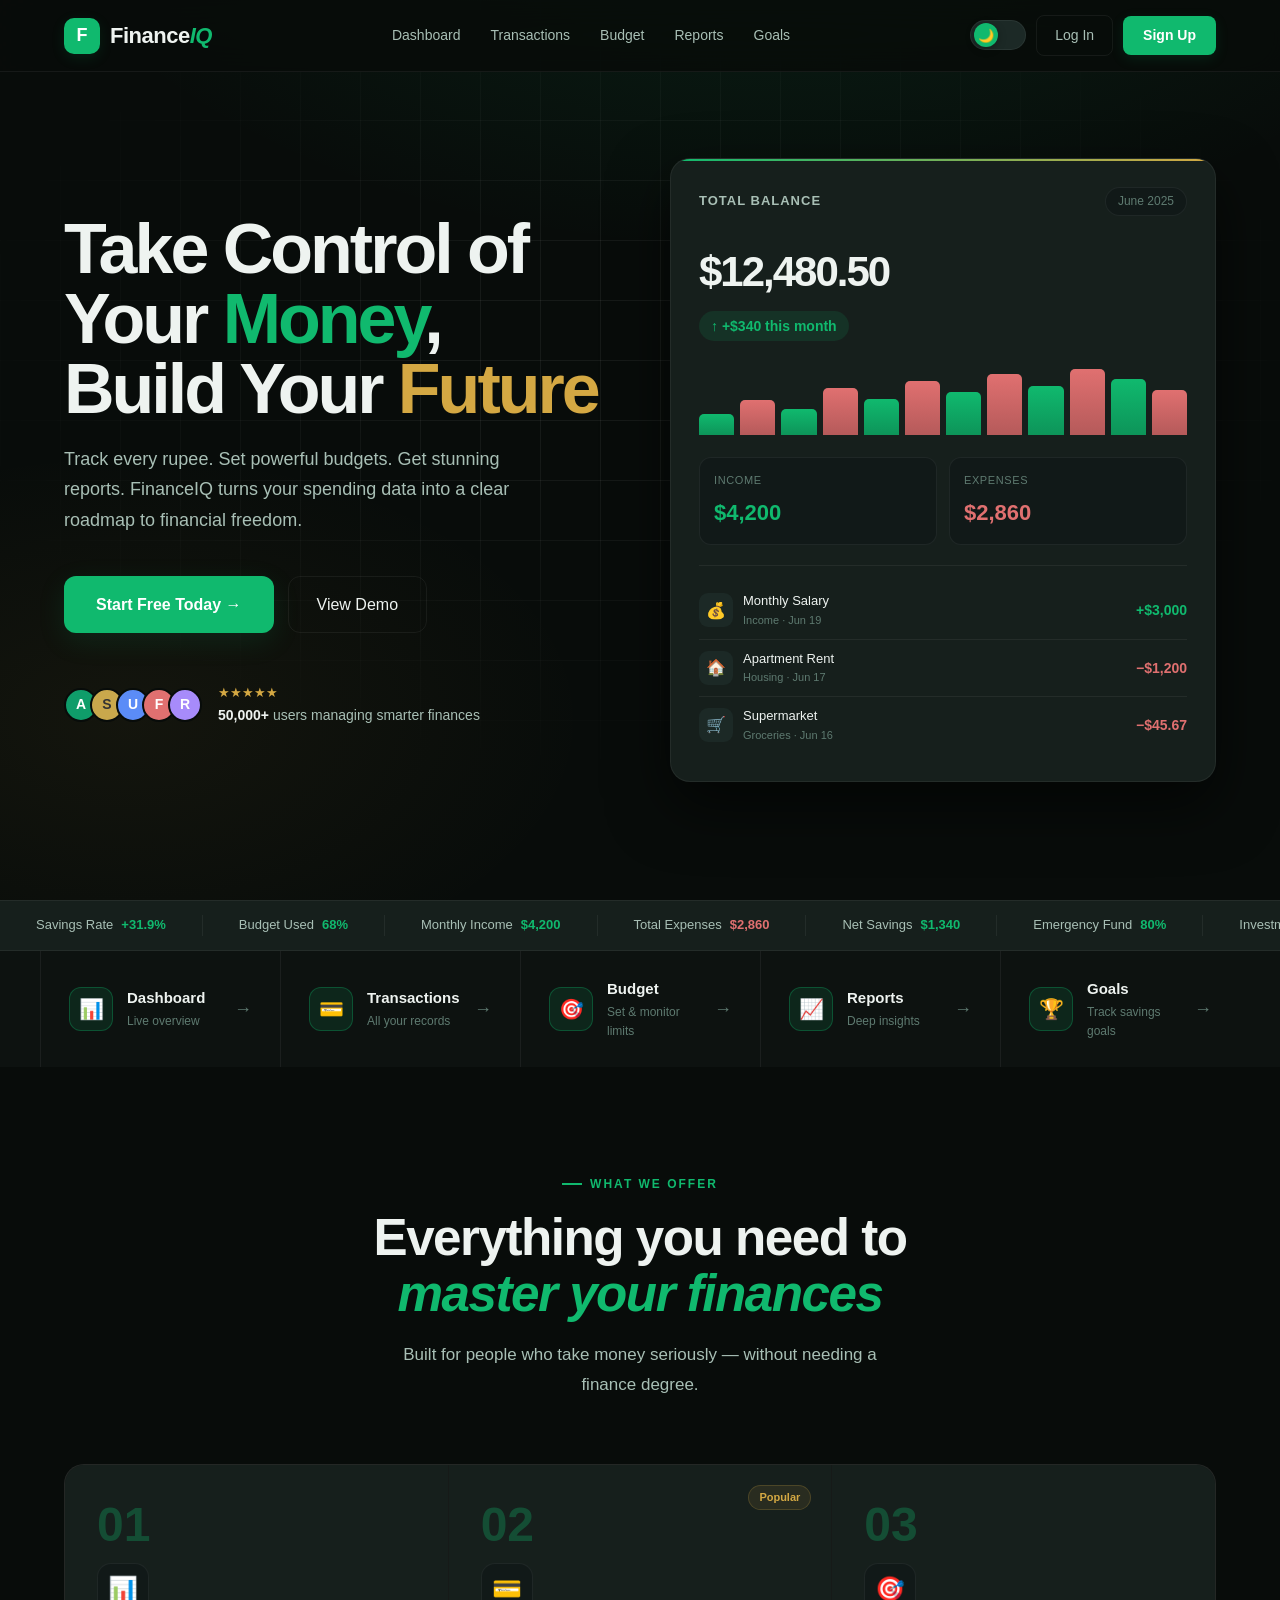
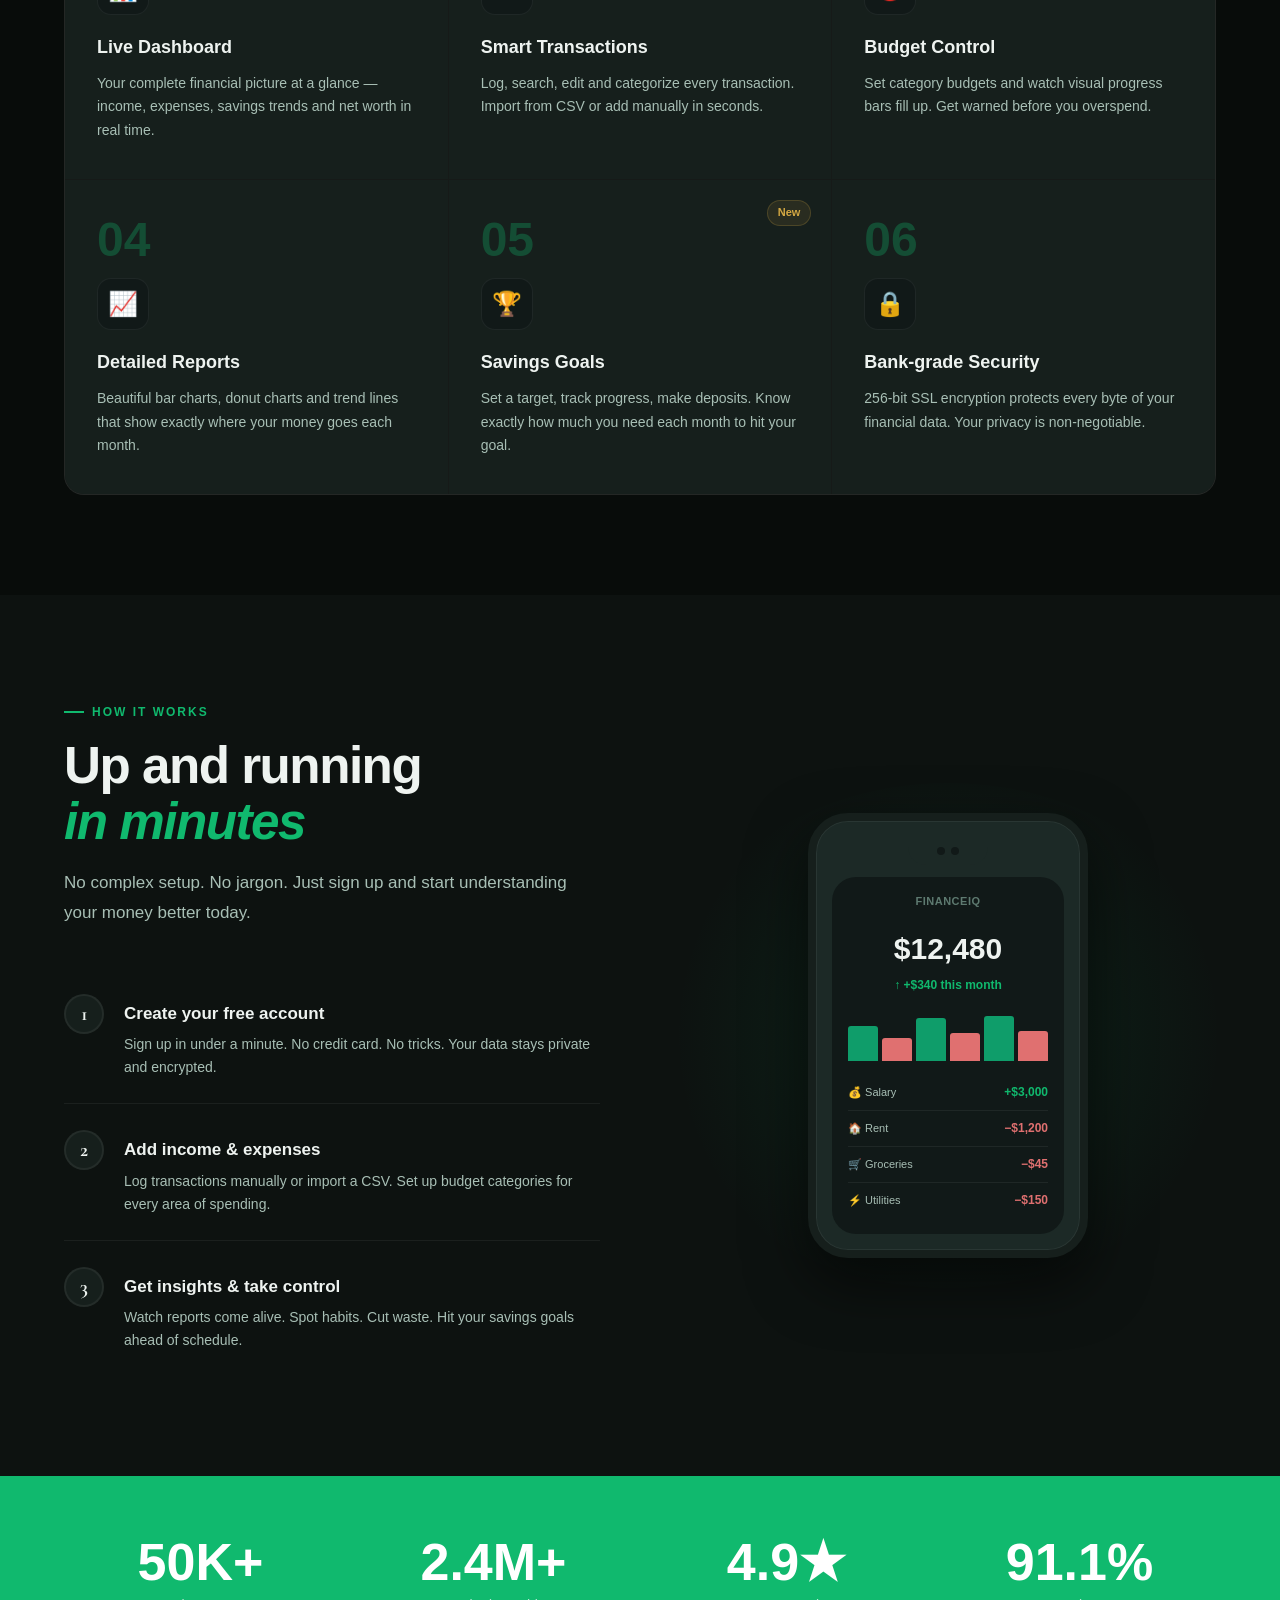
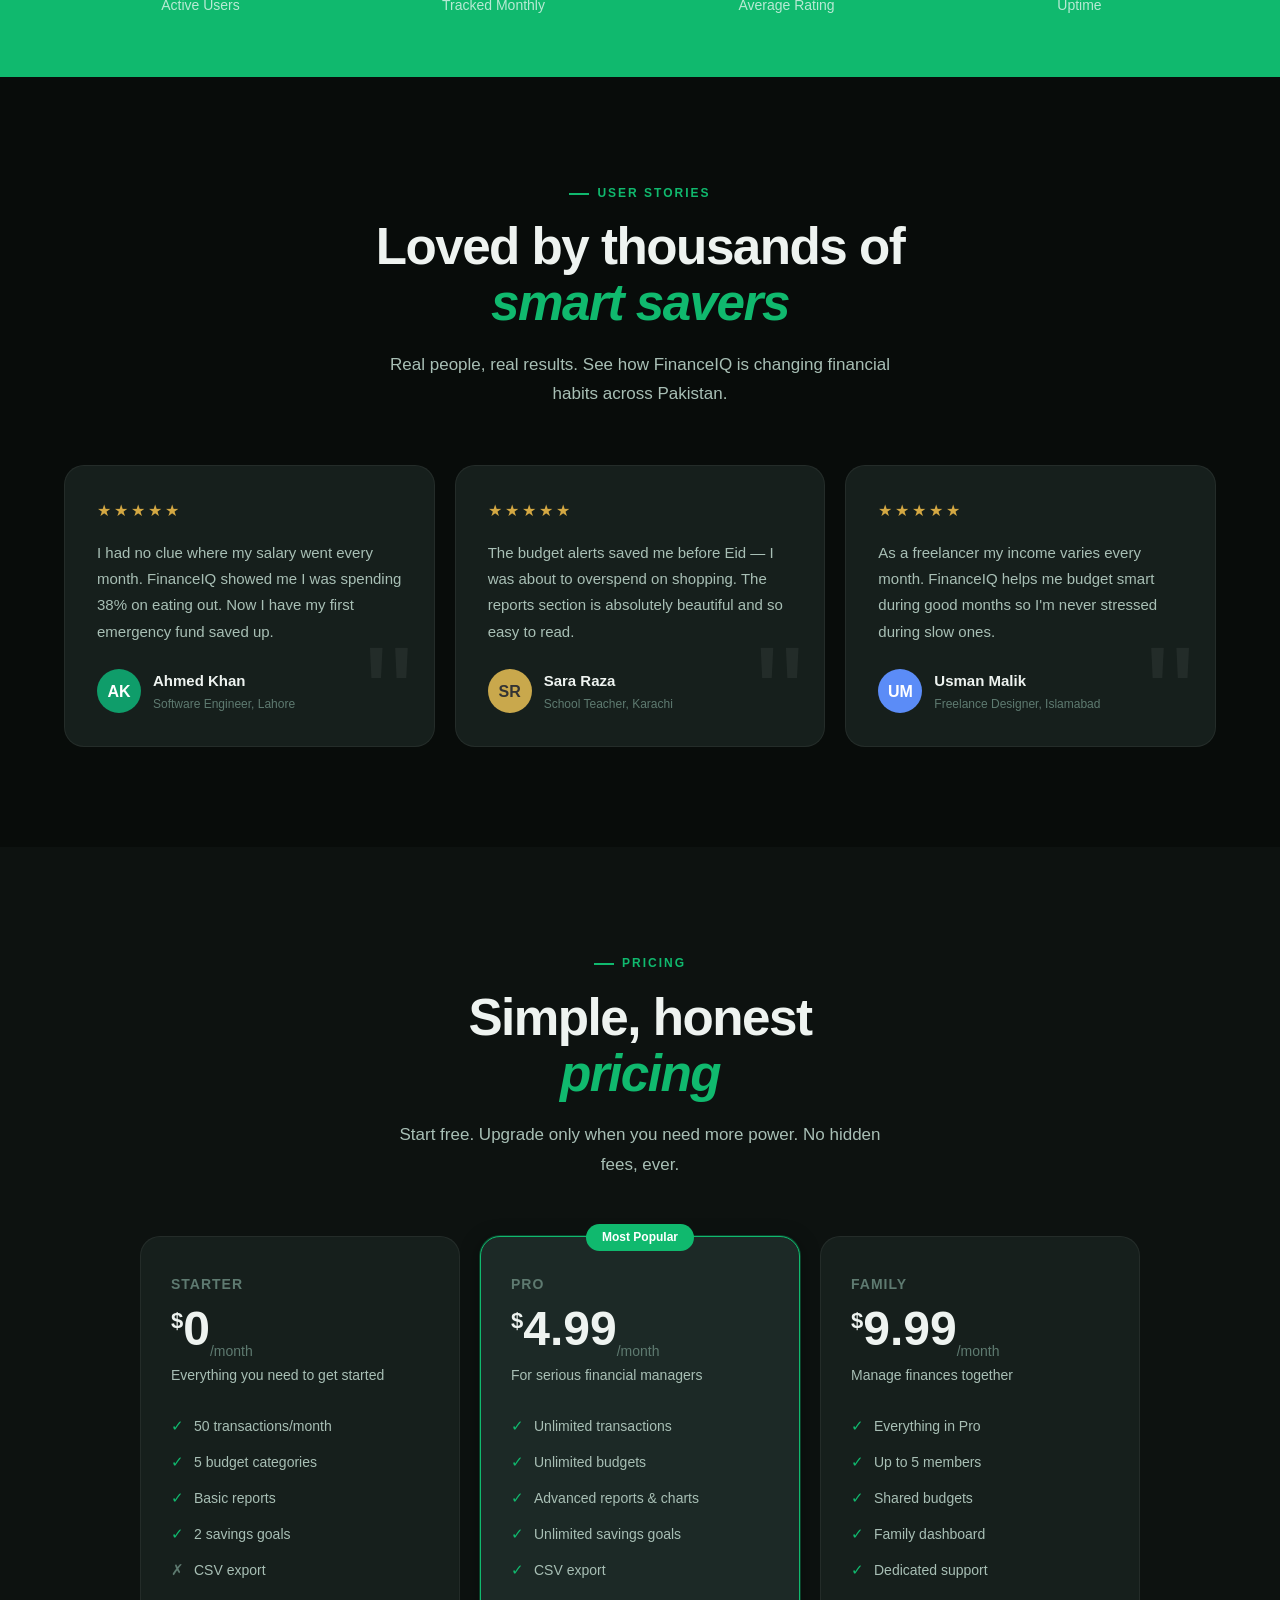
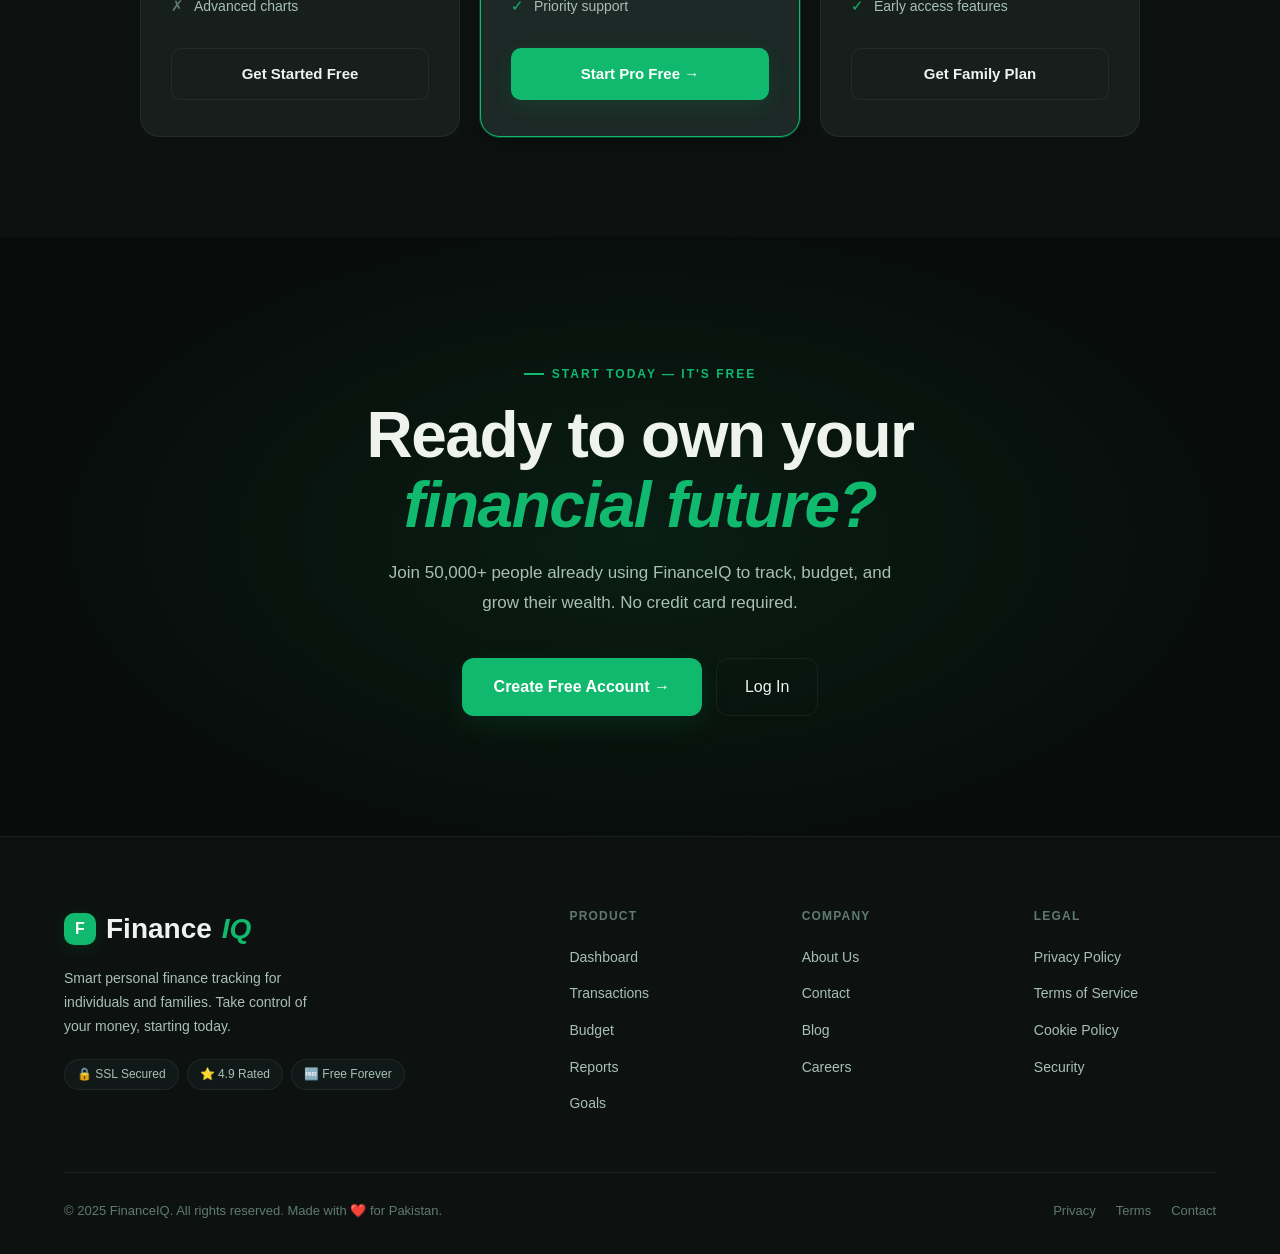
==== commit aa3f5219: "updated financeIQ" ====
--- a/index.html
+++ b/index.html
@@ -2,6 +2,7 @@
 <html lang="en" data-theme="dark">
 <head>
 <meta charset="UTF-8"/>
+<script src="theme.js"></script>
 <meta name="viewport" content="width=device-width, initial-scale=1.0"/>
 <title>FinanceIQ — Master Your Money</title>
 <link rel="preconnect" href="https://fonts.googleapis.com"/>
@@ -34,12 +35,12 @@
 body{font-family:'Poppins', sans-serif;background:var(--bg);color:var(--text);overflow-x:hidden;transition:var(--transition-theme);line-height:1.6;}
 ::-webkit-scrollbar{width:5px;}::-webkit-scrollbar-track{background:var(--bg);}::-webkit-scrollbar-thumb{background:var(--surface2);border-radius:99px;}
 
-
+/* NAV */
 .navbar{position:fixed;top:0;left:0;right:0;z-index:1000;display:flex;align-items:center;justify-content:space-between;padding:0 5%;height:72px;background:var(--nav-bg);backdrop-filter:blur(20px) saturate(1.5);border-bottom:1px solid var(--border);transition:var(--transition-theme),height 0.3s;}
 .navbar.scrolled{height:62px;}
 .nav-brand{display:flex;align-items:center;gap:10px;text-decoration:none;}
 .nav-brand-mark{width:36px;height:36px;border-radius:10px;background:var(--green);display:grid;place-items:center;font-size:18px;color:#fff;font-weight:800;box-shadow:0 4px 14px var(--green-glow);}
-.nav-brand-name{font-family: Georgia,serif;font-size:22px;font-weight:700;color:var(--text);letter-spacing:-0.5px;}
+.nav-brand-name{font-family:'Poppins', sans-serif;font-size:22px;font-weight:700;color:var(--text);letter-spacing:-0.5px;}
 .nav-brand-name em{font-style:italic;color:var(--green);}
 .nav-links{display:flex;align-items:center;gap:2px;list-style:none;}
 .nav-links a{display:block;padding:7px 14px;border-radius:8px;color:var(--text2);text-decoration:none;font-size:14px;font-weight:500;transition:all 0.2s;}
@@ -59,13 +60,13 @@
 .hamburger{display:none;flex-direction:column;gap:5px;cursor:pointer;padding:6px;}
 .hamburger span{width:22px;height:2px;background:var(--text);border-radius:2px;transition:all 0.3s;}
 
-
+/* MOBILE NAV */
 .mobile-nav{display:none;position:fixed;inset:0;z-index:999;background:var(--bg);padding:90px 5% 40px;flex-direction:column;gap:8px;}
 .mobile-nav.open{display:flex;}
 .mobile-nav a{display:block;padding:14px 16px;border-radius:10px;color:var(--text);text-decoration:none;font-size:17px;font-weight:600;border:1px solid var(--border);transition:all 0.2s;}
 .mobile-nav a:hover{background:var(--surface);border-color:var(--border2);color:var(--green);}
 
-
+/* HERO */
 .hero{min-height:100vh;display:flex;align-items:center;padding:100px 5% 60px;position:relative;overflow:hidden;}
 .hero-bg{position:absolute;inset:0;z-index:0;background:radial-gradient(ellipse 100% 80% at 60% -20%,rgba(16,185,110,0.14) 0%,transparent 60%),radial-gradient(ellipse 60% 50% at 10% 80%,rgba(212,168,67,0.06) 0%,transparent 60%),var(--bg);}
 [data-theme="light"] .hero-bg{background:radial-gradient(ellipse 100% 80% at 60% -20%,rgba(13,140,85,0.1) 0%,transparent 60%),radial-gradient(ellipse 60% 50% at 10% 80%,rgba(212,168,67,0.07) 0%,transparent 60%),var(--bg);}
@@ -75,16 +76,16 @@
 .hero-badge{display:inline-flex;align-items:center;gap:8px;padding:5px 14px 5px 6px;border-radius:99px;background:var(--green-glow);border:1px solid var(--border2);font-size:13px;font-weight:500;color:var(--green);margin-bottom:28px;animation:fadeUp 0.7s ease both;}
 .hero-badge-dot{width:24px;height:24px;border-radius:50%;background:var(--green);color:#fff;display:grid;place-items:center;font-size:13px;}
 
-.hero-h1{font-family:'Cormorant Garamond',Georgia,serif;font-size:clamp(52px,6vw,82px);font-weight:700;line-height:1.0;letter-spacing:-2px;color:var(--text);margin-bottom:24px;animation:fadeUp 0.7s 0.1s ease both;}
-.hero-h1 .green{color:var(--green);font-style:italic;}
+.hero-h1{font-family:'Poppins', sans-serif;font-size:clamp(50px,6vw,70px);font-weight:600;line-height:1.0;letter-spacing:-3px;color:var(--text);margin-bottom:20px;animation:fadeUp 0.7s 0.1s ease both;}
+.hero-h1 .green{color:var(--green);}
 .hero-h1 .gold{color:var(--gold);}
 
 .hero-desc{font-size:18px;color:var(--text2);line-height:1.7;max-width:480px;margin-bottom:40px;font-weight:400;animation:fadeUp 0.7s 0.2s ease both;}
 .hero-cta{display:flex;gap:14px;flex-wrap:wrap;margin-bottom:50px;animation:fadeUp 0.7s 0.3s ease both;}
 
-.btn-hero-p{padding:15px 32px;border-radius:12px;border:none;background:var(--green);color:#fff;font-family:'Cabinet Grotesk',sans-serif;font-size:16px;font-weight:700;cursor:pointer;text-decoration:none;display:inline-flex;align-items:center;gap:8px;transition:all 0.25s;box-shadow:0 8px 28px var(--green-glow);}
+.btn-hero-p{padding:15px 32px;border-radius:12px;border:none;background:var(--green);color:#fff;font-family:'Poppins', sans-serif;font-size:16px;font-weight:700;cursor:pointer;text-decoration:none;display:inline-flex;align-items:center;gap:8px;transition:all 0.25s;box-shadow:0 8px 28px var(--green-glow);}
 .btn-hero-p:hover{background:var(--green2);transform:translateY(-2px);box-shadow:0 14px 36px var(--green-glow);}
-.btn-hero-s{padding:15px 28px;border-radius:12px;border:1px solid var(--border);background:transparent;color:var(--text);font-family:'Cabinet Grotesk',sans-serif;font-size:16px;font-weight:500;cursor:pointer;text-decoration:none;display:inline-flex;align-items:center;gap:8px;transition:all 0.25s;}
+.btn-hero-s{padding:15px 28px;border-radius:12px;border:1px solid var(--border);background:transparent;color:var(--text);font-family:'Poppins', sans-serif;font-size:16px;font-weight:500;cursor:pointer;text-decoration:none;display:inline-flex;align-items:center;gap:8px;transition:all 0.25s;}
 .btn-hero-s:hover{border-color:var(--border2);background:var(--green-glow);}
 
 .hero-proof{display:flex;align-items:center;gap:16px;animation:fadeUp 0.7s 0.4s ease both;}
@@ -95,7 +96,7 @@
 .proof-text strong{color:var(--text);}
 .proof-stars{color:var(--gold);font-size:13px;}
 
-
+/* HERO CARD */
 .hero-visual{position:relative;animation:fadeUp 0.8s 0.3s ease both;}
 .hero-card-main{background:var(--surface);border:1px solid var(--border);border-radius:20px;padding:28px;box-shadow:var(--shadow);position:relative;overflow:hidden;}
 .hero-card-main::before{content:'';position:absolute;top:0;left:0;right:0;height:2px;background:linear-gradient(90deg,var(--green),var(--gold),var(--green));background-size:200% 100%;animation:shimmer 3s linear infinite;}
@@ -124,7 +125,7 @@
 .hc-tx-cat{font-size:11px;color:var(--muted);}
 .hc-tx-amt{font-size:14px;font-weight:700;}
 
-
+/* FLOAT CARDS */
 .float-card{position:absolute;background:var(--surface);border:1px solid var(--border);border-radius:14px;padding:14px 16px;box-shadow:var(--shadow-sm);animation:float 4s ease-in-out infinite;}
 @keyframes float{0%,100%{transform:translateY(0)}50%{transform:translateY(-8px)}}
 .float-card-1{top:-20px;right:-20px;min-width:140px;animation-delay:0s;}
@@ -133,7 +134,7 @@
 .fc-val{font-size:18px;font-weight:800;color:var(--green);}
 .fc-sub{font-size:11px;color:var(--text2);margin-top:2px;}
 
-
+/* TICKER */
 .ticker{background:var(--surface);border-top:1px solid var(--border);border-bottom:1px solid var(--border);padding:14px 0;overflow:hidden;}
 .ticker-inner{display:flex;gap:0;animation:ticker 28s linear infinite;width:max-content;}
 @keyframes ticker{0%{transform:translateX(0)}100%{transform:translateX(-50%)}}
@@ -142,7 +143,7 @@
 .ticker-item .ti-up{color:var(--green);}
 .ticker-item .ti-dn{color:#e07070;}
 
-
+/* QUICK NAV */
 .quick-nav{background:var(--bg2);}
 .quick-nav-inner{display:flex;max-width:1200px;margin:0 auto;border-left:1px solid var(--border);}
 .qn-item{flex:1;display:flex;align-items:center;gap:14px;padding:26px 28px;text-decoration:none;color:var(--text);border-right:1px solid var(--border);transition:all 0.25s;position:relative;overflow:hidden;}
@@ -155,7 +156,7 @@
 .qn-arrow{margin-left:auto;color:var(--muted);font-size:18px;transition:transform 0.2s;}
 .qn-item:hover .qn-arrow{transform:translateX(4px);color:var(--green);}
 
-
+/* SECTIONS */
 section{padding:100px 5%;}
 .container{max-width:1200px;margin:0 auto;}
 .sec-eyebrow{display:inline-flex;align-items:center;gap:8px;font-size:12px;font-weight:700;text-transform:uppercase;letter-spacing:2px;color:var(--green);margin-bottom:16px;}
@@ -164,6 +165,7 @@
 .sec-title em{font-style:italic;color:var(--green);}
 .sec-desc{font-size:17px;color:var(--text2);line-height:1.75;max-width:520px;}
 
+/* FEATURES */
 .features-sec{background:var(--bg);}
 .features-head{text-align:center;margin-bottom:64px;}
 .features-head .sec-desc{margin:0 auto;}
@@ -180,7 +182,7 @@
 .feat-desc{font-size:14px;color:var(--text2);line-height:1.7;}
 .feat-tag{position:absolute;top:20px;right:20px;font-size:11px;font-weight:700;padding:3px 10px;border-radius:99px;background:var(--gold-dim);color:var(--gold);border:1px solid rgba(212,168,67,0.2);}
 
-
+/* HOW IT WORKS */
 .how-sec{background:var(--bg2);}
 .how-inner{display:grid;grid-template-columns:1fr 1fr;gap:80px;align-items:center;max-width:1200px;margin:0 auto;}
 .steps-list{margin-top:40px;display:flex;flex-direction:column;}
@@ -192,7 +194,7 @@
 .step-title{font-size:17px;font-weight:700;color:var(--text);margin-bottom:6px;margin-top:8px;}
 .step-desc{font-size:14px;color:var(--text2);line-height:1.65;}
 
-
+/* PHONE */
 .phone-wrap{position:relative;display:flex;justify-content:center;}
 .phone-outer{width:280px;background:var(--surface2);border-radius:40px;border:8px solid var(--surface);box-shadow:var(--shadow),inset 0 0 0 1px var(--border);padding:16px;overflow:hidden;position:relative;}
 .phone-notch{width:80px;height:28px;background:var(--surface2);border-radius:0 0 18px 18px;margin:0 auto 12px;display:flex;align-items:center;justify-content:center;gap:6px;}
@@ -208,13 +210,13 @@
 .ps-tx strong{font-size:12px;font-weight:700;}
 .phone-glow{position:absolute;inset:-30px;z-index:-1;background:radial-gradient(circle,rgba(16,185,110,0.12) 0%,transparent 70%);border-radius:50%;}
 
-
+/* STATS */
 .stats-strip{background:var(--green);padding:60px 5%;}
 .stats-strip-inner{display:grid;grid-template-columns:repeat(4,1fr);gap:20px;max-width:1200px;margin:0 auto;text-align:center;}
 .ss-num{font-family:'Poppins', sans-serif;font-size:52px;font-weight:700;color:#fff;line-height:1;margin-bottom:6px;}
 .ss-label{font-size:14px;color:rgba(255,255,255,0.7);font-weight:500;}
 
-
+/* TESTIMONIALS */
 .testi-sec{background:var(--bg);}
 .testi-head{text-align:center;margin-bottom:56px;}
 .testi-head .sec-desc{margin:0 auto;}
@@ -230,7 +232,7 @@
 .testi-name{font-size:15px;font-weight:700;color:var(--text);}
 .testi-role{font-size:12px;color:var(--muted);margin-top:2px;}
 
-
+/* PLANS */
 .plans-sec{background:var(--bg2);}
 .plans-head{text-align:center;margin-bottom:56px;}
 .plans-head .sec-desc{margin:0 auto;}
@@ -252,7 +254,7 @@
 .btn-plan.fp{background:var(--green);color:#fff;border-color:transparent;box-shadow:0 6px 20px var(--green-glow);}
 .btn-plan.fp:hover{background:var(--green2);}
 
-
+/* CTA FINAL */
 .cta-final{background:var(--bg);padding:120px 5%;text-align:center;position:relative;overflow:hidden;}
 .cta-final-bg{position:absolute;inset:0;background:radial-gradient(ellipse 70% 80% at 50% 50%,rgba(16,185,110,0.1) 0%,transparent 70%);pointer-events:none;}
 .cta-final-inner{position:relative;z-index:1;max-width:680px;margin:0 auto;}
@@ -260,11 +262,11 @@
 .cta-final .sec-desc{margin:0 auto 40px;text-align:center;}
 .cta-actions{display:flex;gap:14px;justify-content:center;flex-wrap:wrap;}
 
-
+/* FOOTER */
 footer{background:var(--bg2);border-top:1px solid var(--border);padding:70px 5% 32px;}
 .footer-inner{max-width:1200px;margin:0 auto;}
 .footer-top{display:grid;grid-template-columns:2.5fr 1fr 1fr 1fr;gap:50px;margin-bottom:56px;}
-.footer-logo{font-family:'Cormorant Garamond',serif;font-size:28px;font-weight:700;color:var(--text);display:flex;align-items:center;gap:10px;margin-bottom:16px;text-decoration:none;}
+.footer-logo{font-family:'Poppins', sans-serif;font-size:28px;font-weight:700;color:var(--text);display:flex;align-items:center;gap:10px;margin-bottom:16px;text-decoration:none;}
 .footer-logo em{font-style:italic;color:var(--green);}
 .footer-tagline{font-size:14px;color:var(--text2);line-height:1.7;max-width:260px;}
 .footer-badges{display:flex;gap:8px;margin-top:20px;flex-wrap:wrap;}
@@ -279,13 +281,13 @@
 .footer-links a{font-size:13px;color:var(--muted);text-decoration:none;}
 .footer-links a:hover{color:var(--green);}
 
-
+/* ANIMATIONS */
 @keyframes fadeUp{from{opacity:0;transform:translateY(28px)}to{opacity:1;transform:translateY(0)}}
 .reveal{opacity:0;transform:translateY(30px);transition:opacity 0.7s ease,transform 0.7s ease;}
 .reveal.visible{opacity:1;transform:translateY(0);}
 .d1{transition-delay:0.1s;} .d2{transition-delay:0.2s;} .d3{transition-delay:0.3s;}
 
-
+/* RESPONSIVE */
 @media(max-width:1024px){.features-grid{grid-template-columns:repeat(2,1fr);}.testi-grid{grid-template-columns:repeat(2,1fr);}.plans-grid{grid-template-columns:1fr;max-width:420px;}.footer-top{grid-template-columns:1fr 1fr;}}
 @media(max-width:800px){.hero-inner{grid-template-columns:1fr;}.hero-visual{display:none;}.how-inner{grid-template-columns:1fr;}.phone-wrap{display:none;}.stats-strip-inner{grid-template-columns:1fr 1fr;}.quick-nav-inner{flex-wrap:wrap;}.qn-item{flex:1 0 45%;border-bottom:1px solid var(--border);}.nav-links{display:none;}.hamburger{display:flex;}.btn-ghost{display:none;}}
 @media(max-width:600px){.features-grid{grid-template-columns:1fr;}.testi-grid{grid-template-columns:1fr;}.footer-top{grid-template-columns:1fr;}.qn-item{flex:1 0 100%;}.stats-strip-inner{grid-template-columns:1fr 1fr;}section{padding:70px 5%;}}
@@ -310,9 +312,9 @@
   </a>
   <ul class="nav-links">
     <li><a href="dashboard.html">Dashboard</a></li>
-    <li><a href="transaction.html">Transactions</a></li>
+    <li><a href="transactions.html">Transactions</a></li>
     <li><a href="budget.html">Budget</a></li>
-    <li><a href="report.html">Reports</a></li>
+    <li><a href="reports.html">Reports</a></li>
     <li><a href="goals.html">Goals</a></li>
   </ul>
   <div class="nav-actions">
@@ -327,13 +329,14 @@
   </div>
 </nav>
 
+<!-- HERO -->
 <section class="hero">
   <div class="hero-bg"></div>
   <div class="hero-grid"></div>
   <div class="hero-inner">
     <div class="hero-content">
       
-      <h1 class="hero-h1">Take Control of<br/>Your <span class="green">Money</span><br/>Build Your <span class="gold">Future</span></h1>
+      <h1 class="hero-h1">Take Control of<br/>Your <span class="green">Money</span>,<br/>Build Your <span class="gold">Future</span></h1>
       <p class="hero-desc">Track every rupee. Set powerful budgets. Get stunning reports. FinanceIQ turns your spending data into a clear roadmap to financial freedom.</p>
       <div class="hero-cta">
         <a href="signup.html" class="btn-hero-p">Start Free Today →</a>
@@ -376,21 +379,21 @@
   </div>
 </section>
 
-
+<!-- TICKER -->
 <div class="ticker"><div class="ticker-inner" id="tickerEl"></div></div>
 
-
+<!-- QUICK NAV -->
 <div class="quick-nav">
   <div class="quick-nav-inner">
     <a href="dashboard.html" class="qn-item"><div class="qn-icon">📊</div><div><div class="qn-label">Dashboard</div><div class="qn-desc">Live overview</div></div><div class="qn-arrow">→</div></a>
-    <a href="transaction.html" class="qn-item"><div class="qn-icon">💳</div><div><div class="qn-label">Transactions</div><div class="qn-desc">All your records</div></div><div class="qn-arrow">→</div></a>
+    <a href="transactions.html" class="qn-item"><div class="qn-icon">💳</div><div><div class="qn-label">Transactions</div><div class="qn-desc">All your records</div></div><div class="qn-arrow">→</div></a>
     <a href="budget.html" class="qn-item"><div class="qn-icon">🎯</div><div><div class="qn-label">Budget</div><div class="qn-desc">Set & monitor limits</div></div><div class="qn-arrow">→</div></a>
-    <a href="report.html" class="qn-item"><div class="qn-icon">📈</div><div><div class="qn-label">Reports</div><div class="qn-desc">Deep insights</div></div><div class="qn-arrow">→</div></a>
+    <a href="reports.html" class="qn-item"><div class="qn-icon">📈</div><div><div class="qn-label">Reports</div><div class="qn-desc">Deep insights</div></div><div class="qn-arrow">→</div></a>
     <a href="goals.html" class="qn-item" style="border-right:none"><div class="qn-icon">🏆</div><div><div class="qn-label">Goals</div><div class="qn-desc">Track savings goals</div></div><div class="qn-arrow">→</div></a>
   </div>
 </div>
 
-
+<!-- FEATURES -->
 <section class="features-sec">
   <div class="container">
     <div class="features-head reveal">
@@ -409,7 +412,7 @@
   </div>
 </section>
 
-
+<!-- HOW IT WORKS -->
 <section class="how-sec">
   <div class="how-inner container">
     <div>
@@ -441,7 +444,7 @@
   </div>
 </section>
 
-
+<!-- STATS -->
 <div class="stats-strip">
   <div class="stats-strip-inner">
     <div class="ss-item reveal"><div class="ss-num" id="s1">0</div><div class="ss-label">Active Users</div></div>
@@ -451,7 +454,7 @@
   </div>
 </div>
 
-
+<!-- TESTIMONIALS -->
 <section class="testi-sec">
   <div class="container">
     <div class="testi-head reveal">
@@ -467,7 +470,7 @@
   </div>
 </section>
 
-
+<!-- PLANS -->
 <section class="plans-sec">
   <div class="container">
     <div class="plans-head reveal">
@@ -523,7 +526,7 @@
   </div>
 </section>
 
-
+<!-- CTA -->
 <section class="cta-final">
   <div class="cta-final-bg"></div>
   <div class="cta-final-inner reveal">
@@ -537,7 +540,7 @@
   </div>
 </section>
 
-
+<!-- FOOTER -->
 <footer>
   <div class="footer-inner">
     <div class="footer-top">
@@ -558,25 +561,17 @@
 </footer>
 
 <script>
-
-const html = document.documentElement;
-const saved = localStorage.getItem('fiq-theme') || 'dark';
-html.setAttribute('data-theme', saved);
-document.getElementById('themeToggle').addEventListener('click', () => {
-  const next = html.getAttribute('data-theme') === 'dark' ? 'light' : 'dark';
-  html.setAttribute('data-theme', next);
-  localStorage.setItem('fiq-theme', next);
-});
-
-
+// Theme is handled by theme.js
+
+// NAVBAR SCROLL
 window.addEventListener('scroll', () => {
   document.getElementById('navbar').classList.toggle('scrolled', window.scrollY > 50);
 });
 
-
+// MOBILE NAV
 function toggleMob() { document.getElementById('mobileNav').classList.toggle('open'); }
 
-
+// HERO BARS
 const barData = [30,50,38,68,52,78,62,88,70,95,80,65];
 const barTypes = [true,false,true,false,true,false,true,false,true,false,true,false];
 const heroBarsEl = document.getElementById('heroBars');
@@ -587,7 +582,7 @@
   heroBarsEl.appendChild(b);
 });
 
-
+// PHONE BARS
 const pbd = [{h:70,c:'#0f9d6a'},{h:45,c:'#e07070'},{h:85,c:'#0f9d6a'},{h:55,c:'#e07070'},{h:90,c:'#0f9d6a'},{h:60,c:'#e07070'}];
 const phoneBarsEl = document.getElementById('phoneBars');
 pbd.forEach(b => {
@@ -596,7 +591,7 @@
   phoneBarsEl.appendChild(el);
 });
 
-
+// TICKER
 const tickers = [
   {l:'Savings Rate',v:'+31.9%',up:true},{l:'Budget Used',v:'68%',up:true},
   {l:'Monthly Income',v:'$4,200',up:true},{l:'Total Expenses',v:'$2,860',up:false},
@@ -608,14 +603,14 @@
   tickerEl.innerHTML += `<div class="ticker-item"><span>${t.l}</span><span class="ti-val ${t.up?'ti-up':'ti-dn'}">${t.v}</span></div>`;
 });
 
-
+// REVEAL
 const reveals = document.querySelectorAll('.reveal');
 const obs = new IntersectionObserver(entries => {
   entries.forEach(e => { if(e.isIntersecting){e.target.classList.add('visible');obs.unobserve(e.target);} });
 }, {threshold:0.1});
 reveals.forEach(r => obs.observe(r));
 
-
+// COUNTERS
 function counter(el, end, suffix, dur=1800) {
   let s = 0; const step = end/(dur/16);
   const t = setInterval(() => {
@@ -637,4 +632,4 @@
 statsObs.observe(document.querySelector('.stats-strip'));
 </script>
 </body>
-</html>+</html>
